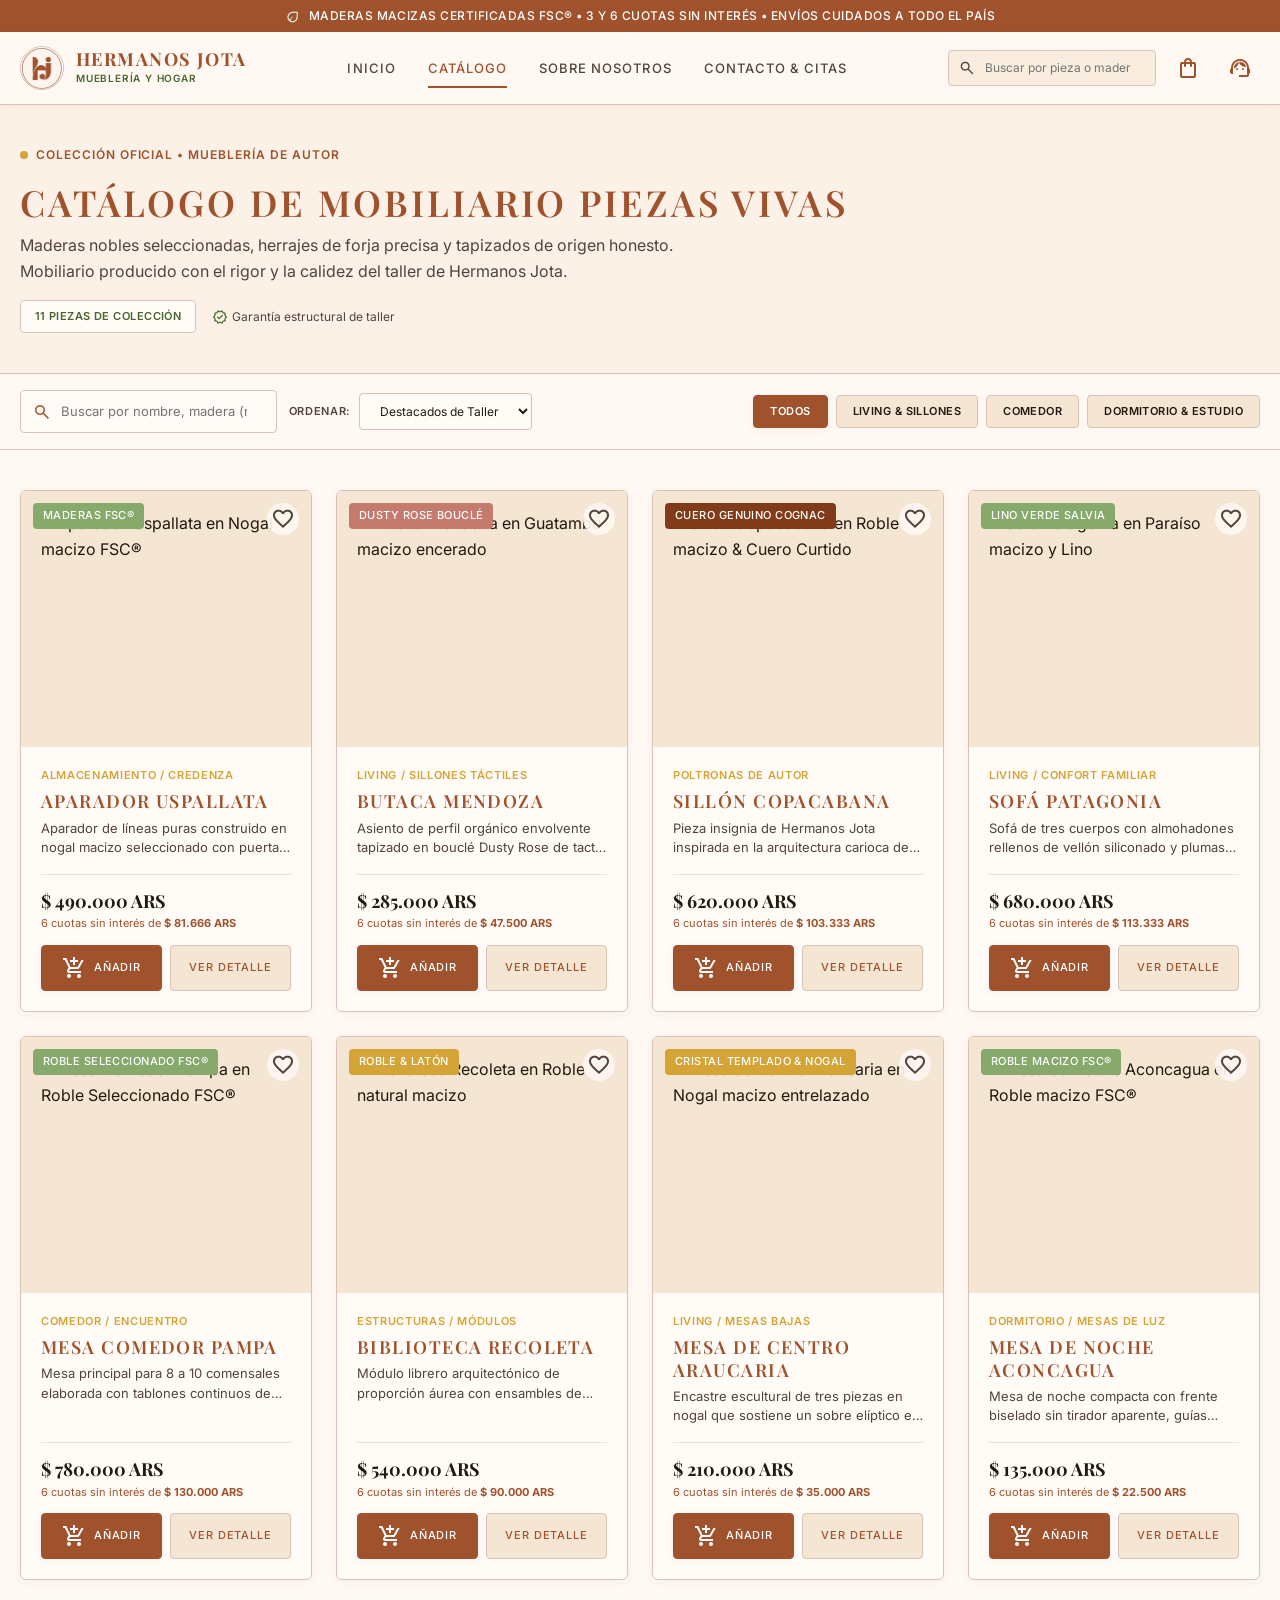
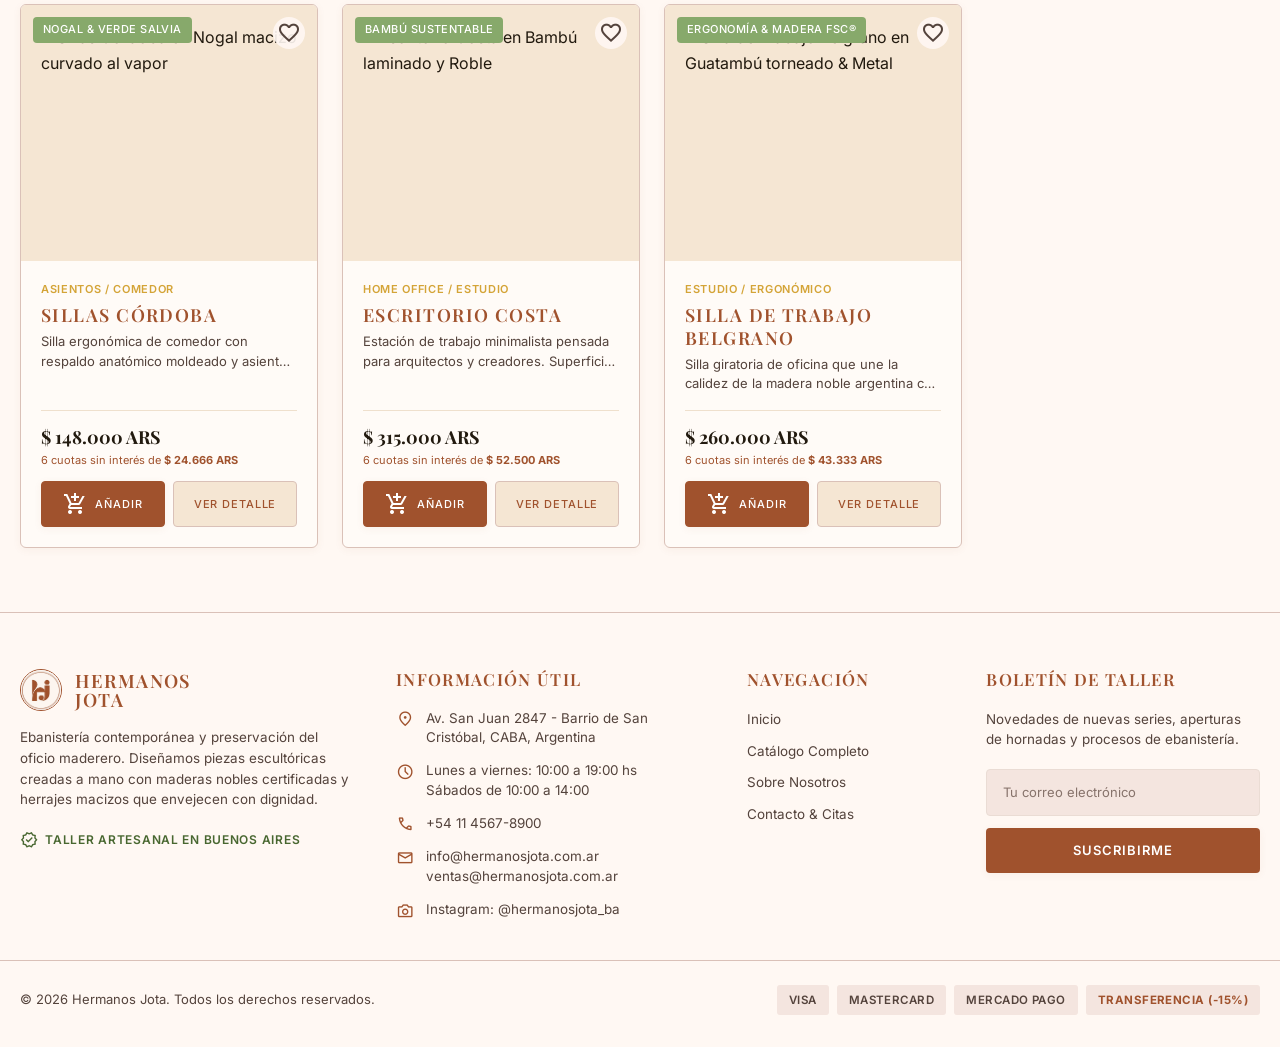
==== catalogo.html @ b9f1ed30 "Proyecto Hermanos Jota - Mueblería y Hogar" ====
<!DOCTYPE html>
<html lang="es">
<head>
  <meta charset="UTF-8">
  <meta name="viewport" content="width=device-width, initial-scale=1.0">
  <title>Catálogo Oficial | Hermanos Jota - Ebanistería y Diseño Contemporáneo</title>
  
  <!-- Tipografías Google Fonts Oficiales -->
  <link rel="preconnect" href="https://fonts.googleapis.com">
  <link rel="preconnect" href="https://fonts.gstatic.com" crossorigin>
  <link href="https://fonts.googleapis.com/css2?family=Inter:wght@300;400;500;600;700&family=Playfair+Display:ital,wght@0,500;0,600;0,700;1,600&display=swap" rel="stylesheet">
  
  <!-- Iconografía Material Symbols Outlined -->
  <link href="https://fonts.googleapis.com/css2?family=Material+Symbols+Outlined:wght,FILL@100..700,0..1&display=swap" rel="stylesheet">

  <!-- Hoja de Estilos Externa CSS3 -->
  <link rel="stylesheet" href="css/styles.css">
</head>
<body>

  <!-- Barra de Anuncios Superior -->
  <div class="announcement-bar">
    <span class="material-symbols-outlined">eco</span>
    <p>Maderas macizas certificadas FSC® • 3 y 6 cuotas sin interés • Envíos cuidados a todo el país</p>
  </div>

  <!-- Encabezado Semántico -->
  <header class="main-header">
    <div class="container header-inner">
      <a href="index.html" class="brand-logo-link" aria-label="Hermanos Jota - Inicio">
        <img 
          src="assets/logo.jpg" 
          alt="Logotipo Hermanos Jota" 
          class="brand-logo-img"
        >
        <div class="brand-text-wrap">
          <span class="brand-name">Hermanos Jota</span>
          <span class="brand-tagline">Mueblería y Hogar</span>
        </div>
      </a>

      <!-- Navegación Desktop -->
      <nav class="nav-desktop" aria-label="Navegación principal">
        <a href="index.html" class="nav-link">Inicio</a>
        <a href="catalogo.html" class="nav-link active" aria-current="page">Catálogo</a>
        <a href="nosotros.html" class="nav-link">Sobre Nosotros</a>
        <a href="contacto.html" class="nav-link">Contacto & Citas</a>
      </nav>

      <!-- Acciones de Cabecera -->
      <div class="header-actions">
        <div class="header-search-wrap">
          <span class="material-symbols-outlined search-icon">search</span>
          <input type="search" id="header-quick-search" placeholder="Buscar por pieza o madera..." aria-label="Buscar en catálogo">
        </div>

        <button type="button" class="btn-header-action btn-open-cart" aria-label="Abrir Carrito de compras">
          <span class="material-symbols-outlined">shopping_bag</span>
          <span class="cart-count-badge badge-hidden">0</span>
        </button>

        <a href="contacto.html" class="btn-header-action" aria-label="Asesoría y Citas">
          <span class="material-symbols-outlined">support_agent</span>
        </a>

        <!-- Botón Menú Móvil -->
        <button type="button" class="btn-mobile-toggle" id="mobile-menu-toggle" aria-label="Abrir menú de navegación" aria-expanded="false">
          <span class="material-symbols-outlined">menu</span>
        </button>
      </div>
    </div>

    <!-- Menú Móvil -->
    <nav class="mobile-nav" id="mobile-nav" aria-label="Navegación móvil">
      <a href="index.html">Inicio</a>
      <a href="catalogo.html" class="active">Catálogo Oficial</a>
      <a href="nosotros.html">Sobre Nosotros</a>
      <a href="contacto.html">Contacto & Citas</a>
    </nav>
  </header>

  <!-- Contenido Principal -->
  <main>
    <!-- Banner Editorial de Cabecera -->
    <section class="catalog-header-banner">
      <div class="container catalog-header-flex">
        <div class="catalog-eyebrow">
          <span class="eyebrow-dot"></span>
          <span>Colección Oficial • Mueblería de Autor</span>
        </div>

        <div style="display: flex; flex-direction: column; gap: 0.5rem;">
          <h1 style="font-size: 2.25rem;">Catálogo de Mobiliario Piezas Vivas</h1>
          <p class="text-muted" style="max-width: 44rem;">
            Maderas nobles seleccionadas, herrajes de forja precisa y tapizados de origen honesto. Mobiliario producido con el rigor y la calidez del taller de Hermanos Jota.
          </p>
        </div>

        <div style="display: flex; align-items: center; gap: 1rem; flex-wrap: wrap;">
          <span class="counter-pill" id="counter-badge">
            <span class="counter-dot"></span>
            11 PIEZAS DE COLECCIÓN
          </span>
          <span style="font-size: 0.75rem; color: var(--color-text-muted); display: inline-flex; align-items: center; gap: 0.25rem;">
            <span class="material-symbols-outlined" style="font-size: 1rem; color: var(--color-salvia-dark);">verified</span>
            Garantía estructural de taller
          </span>
        </div>
      </div>
    </section>

    <!-- Barra Sticky de Filtros, Búsqueda y Ordenamiento -->
    <section class="filters-bar">
      <div class="container filters-flex">
        <!-- Búsqueda y Orden -->
        <div class="filters-search-sort">
          <div class="catalog-search-wrap">
            <span class="material-symbols-outlined search-icon">search</span>
            <input 
              type="search" 
              id="catalog-search" 
              placeholder="Buscar por nombre, madera (nogal, roble, etc.)..."
              aria-label="Buscar en el catálogo"
            >
          </div>

          <div class="sort-wrap">
            <label for="sort-dropdown" class="sort-label">Ordenar:</label>
            <select id="sort-dropdown" class="sort-select" aria-label="Ordenar productos">
              <option value="featured">Destacados de Taller</option>
              <option value="price-asc">Menor precio</option>
              <option value="price-desc">Mayor precio</option>
            </select>
          </div>
        </div>

        <!-- Píldoras de Categoría -->
        <div class="filter-chips" role="group" aria-label="Filtros por categoría">
          <button type="button" class="chip-filter active" data-category="all">Todos</button>
          <button type="button" class="chip-filter" data-category="living">Living & Sillones</button>
          <button type="button" class="chip-filter" data-category="comedor">Comedor</button>
          <button type="button" class="chip-filter" data-category="estudio">Dormitorio & Estudio</button>
        </div>
      </div>
    </section>

    <!-- Grilla de Catálogo (Renderizado Asíncrono Dinámico vía DOM) -->
    <section class="container">
      <!-- Contenedor donde se insertan las tarjetas dinámicas -->
      <div class="catalog-grid" id="catalog-grid">
        <!-- El contenido se inyecta desde js/catalogo.js con simularPeticionCatalogo() -->
      </div>

      <!-- Estado Vacío (Empty State) si ningún producto coincide con la búsqueda -->
      <div class="catalog-empty-state" id="catalog-empty-state">
        <span class="material-symbols-outlined empty-icon">search_off</span>
        <h3 class="empty-title">No encontramos piezas con ese criterio</h3>
        <p class="empty-desc">Prueba buscando otro tipo de madera o restablece los filtros para ver la colección completa.</p>
        <button type="button" class="btn-primary" id="reset-filters-btn" style="margin-top: 1rem;">
          Restablecer Filtros
        </button>
      </div>
    </section>
  </main>

  <!-- Panel Deslizante del Carrito (Slide-over Drawer) -->
  <aside id="cart-drawer" class="cart-drawer" aria-labelledby="cart-drawer-heading" role="dialog" aria-modal="true">
    <div class="cart-backdrop" id="cart-backdrop"></div>
    <div class="cart-panel">
      <div class="cart-header">
        <div class="cart-header-title-wrap">
          <span class="material-symbols-outlined text-siena">shopping_bag</span>
          <h3 id="cart-drawer-heading" class="cart-title">Bolsa de Compra</h3>
          <span class="cart-badge-count" id="drawer-count">0 piezas</span>
        </div>
        <button type="button" class="cart-close-btn" id="cart-close-btn" aria-label="Cerrar bolsa de compra">
          <span class="material-symbols-outlined">close</span>
        </button>
      </div>

      <div class="cart-items-list" id="cart-items-list">
        <!-- Renderizado dinámico desde js/carrito.js -->
      </div>

      <div class="cart-footer" id="cart-drawer-footer">
        <div class="cart-summary-line">
          <span>Subtotal de piezas</span>
          <span id="cart-subtotal-val">$0 ARS</span>
        </div>
        <div class="cart-summary-line" style="color: var(--color-salvia-dark);">
          <span>Descuento 15% por transferencia</span>
          <span id="cart-discount-val">-$0 ARS</span>
        </div>
        <div class="cart-total-line">
          <span class="cart-total-label">Total Estimado</span>
          <span class="cart-total-price" id="cart-total-val">$0 ARS</span>
        </div>
        <p class="cart-cuotas-note" id="cart-cuotas-text">
          Hasta 6 cuotas fijas sin interés en maderas macizas
        </p>
        <a href="contacto.html" class="btn-primary" style="width: 100%; text-align: center;">
          Iniciar Consulta o Pedido
        </a>
        <button type="button" class="btn-link" id="clear-cart-btn" style="justify-content: center; font-size: 0.75rem; color: var(--color-text-muted);">
          Vaciar selección
        </button>
      </div>
    </div>
  </aside>

  <!-- Notificación Toast Emergente -->
  <div id="toast-notification" class="toast-notification" role="status" aria-live="polite">
    <span class="material-symbols-outlined toast-icon">check_circle</span>
    <div>
      <p class="toast-title" id="toast-title">Pieza añadida</p>
      <p class="toast-subtitle" id="toast-subtitle">Se integró al pedido</p>
    </div>
  </div>

  <!-- Pie de Página Oficial (Réplica Exacta) -->
  <footer class="main-footer">
    <div class="container footer-grid">
      <!-- Columna 1: Marca & Origen -->
      <div class="footer-col footer-brand-col">
        <div class="footer-brand-header">
          <img src="assets/logo.jpg" alt="Logo Hermanos Jota" class="footer-logo-img">
          <div class="footer-brand-title">
            <span>HERMANOS</span>
            <span>JOTA</span>
          </div>
        </div>
        <p class="footer-brand-desc">
          Ebanistería contemporánea y preservación del oficio maderero. Diseñamos piezas escultóricas creadas a mano con maderas nobles certificadas y herrajes macizos que envejecen con dignidad.
        </p>
        <div class="footer-workshop-badge">
          <span class="material-symbols-outlined">verified</span>
          <span>TALLER ARTESANAL EN BUENOS AIRES</span>
        </div>
      </div>

      <!-- Columna 2: Información Útil -->
      <div class="footer-col footer-info-col">
        <h4 class="footer-col-title">INFORMACIÓN ÚTIL</h4>
        <div class="footer-info-list">
          <div class="footer-info-item">
            <span class="material-symbols-outlined">location_on</span>
            <span>Av. San Juan 2847 - Barrio de San Cristóbal, CABA, Argentina</span>
          </div>
          <div class="footer-info-item">
            <span class="material-symbols-outlined">schedule</span>
            <div>
              <div>Lunes a viernes: 10:00 a 19:00 hs</div>
              <div>Sábados de 10:00 a 14:00</div>
            </div>
          </div>
          <div class="footer-info-item">
            <span class="material-symbols-outlined">call</span>
            <a href="tel:+541145678900">+54 11 4567-8900</a>
          </div>
          <div class="footer-info-item">
            <span class="material-symbols-outlined">mail</span>
            <div>
              <div><a href="mailto:info@hermanosjota.com.ar">info@hermanosjota.com.ar</a></div>
              <div><a href="mailto:ventas@hermanosjota.com.ar">ventas@hermanosjota.com.ar</a></div>
            </div>
          </div>
          <div class="footer-info-item">
            <span class="material-symbols-outlined">photo_camera</span>
            <span>Instagram: @hermanosjota_ba</span>
          </div>
        </div>
      </div>

      <!-- Columna 3: Navegación -->
      <div class="footer-col footer-nav-col">
        <h4 class="footer-col-title">NAVEGACIÓN</h4>
        <nav class="footer-links" aria-label="Enlaces rápidos del pie de página">
          <a href="index.html">Inicio</a>
          <a href="catalogo.html">Catálogo Completo</a>
          <a href="nosotros.html">Sobre Nosotros</a>
          <a href="contacto.html">Contacto & Citas</a>
        </nav>
      </div>

      <!-- Columna 4: Boletín de Taller -->
      <div class="footer-col footer-newsletter-col">
        <h4 class="footer-col-title">BOLETÍN DE TALLER</h4>
        <p class="footer-newsletter-text">
          Novedades de nuevas series, aperturas de hornadas y procesos de ebanistería.
        </p>
        <form id="footer-newsletter-form" class="footer-newsletter-form">
          <input 
            type="email" 
            class="footer-newsletter-input" 
            placeholder="Tu correo electrónico" 
            required 
            aria-label="Tu correo electrónico"
          >
          <button type="submit" class="footer-newsletter-btn">SUSCRIBIRME</button>
        </form>
      </div>
    </div>

    <!-- Barra Inferior de Derechos y Métodos de Pago -->
    <div class="container footer-bottom-bar">
      <p class="footer-copy">© 2026 Hermanos Jota. Todos los derechos reservados.</p>
      <div class="footer-payments" aria-label="Medios de pago aceptados">
        <span class="payment-chip">VISA</span>
        <span class="payment-chip">MASTERCARD</span>
        <span class="payment-chip">MERCADO PAGO</span>
        <span class="payment-chip payment-chip-highlight">TRANSFERENCIA (-15%)</span>
      </div>
    </div>
  </footer>

  <!-- Scripts Modulares -->
  <script src="js/productos.js"></script>
  <script src="js/carrito.js"></script>
  <script src="js/catalogo.js"></script>
  <script src="js/main.js"></script>
</body>
</html>
---- css/styles.css ----
:root {
  /* Paleta cromática oficial */
  --color-siena: #A0522D;               /* Siena Tostado: Marca principal y títulos */
  --color-siena-dark: #823B18;          /* Tono hover e interacción profunda */
  --color-siena-light: #FFDBCD;         /* Tintes suaves de siena */
  --color-salvia: #87A96B;              /* Verde Salvia: Acento secundario y eco */
  --color-salvia-dark: #486730;         /* Verde Salvia profundo para contraste de texto */
  --color-salvia-light: #E2EED9;        /* Fondo claro salvia */
  --color-alabastro: #F5E6D3;           /* Alabastro Cálido: Fondos secundarios y chips */
  --color-alabastro-surface: #FFF8F3;   /* Superficie base del sitio */
  --color-alabastro-card: #FFFBF7;      /* Fondo de tarjetas de producto */
  --color-alabastro-border: #EFE0CD;    /* Separadores y bordes cálidos */
  --color-oro: #D4A437;                 /* Vara de Oro: Detalles premium y estrellas */
  --color-oro-light: #FFF3D6;           /* Tinte claro oro */
  --color-rosa: #C47A6D;                /* Rosa Polvoriento: Acentos suaves y bouclé */
  --color-rosa-light: #FBEAE7;          /* Fondo claro rosa */
  
  /* Textos y contrastes */
  --color-text-main: #221A0F;           /* Color de lectura principal */
  --color-text-muted: #54433C;          /* Texto secundario y descriptivo */
  --color-border-main: #DAC1B8;         /* Borde perimetral y divisores */
  --color-white: #FFFFFF;
  --color-dark-bg: #2A1810;             /* Fondos oscuros de contraste y toasts */
  --color-error: #BA1A1A;
  --color-error-bg: #FFDAD6;

  /* Tipografías */
  --font-serif: 'Playfair Display', Georgia, serif;
  --font-sans: 'Inter', system-ui, -apple-system, BlinkMacSystemFont, 'Segoe UI', Roboto, sans-serif;

  /* Elevaciones sutiles (sombras cálidas con umber, sin negro puro) */
  --shadow-sm: 0 2px 8px rgba(160, 82, 45, 0.06);
  --shadow-md: 0 4px 16px rgba(160, 82, 45, 0.08);
  --shadow-lg: 0 12px 32px rgba(42, 24, 16, 0.12);
  --shadow-drawer: -4px 0 24px rgba(34, 26, 15, 0.18);

  /* Radios de borde (Ebanistería suave: 4px a 8px) */
  --radius-sm: 4px;
  --radius-md: 6px;
  --radius-lg: 10px;
  --radius-full: 9999px;

  /* Transición estándar */
  --transition-smooth: all 0.25s ease-in-out;
}

*,
*::before,
*::after {
  box-sizing: border-box;
  margin: 0;
  padding: 0;
}

html {
  font-size: 16px;
  scroll-behavior: smooth;
  -webkit-text-size-adjust: 100%;
}

body {
  background-color: var(--color-alabastro-surface);
  color: var(--color-text-main);
  font-family: var(--font-sans);
  line-height: 1.6;
  min-height: 100vh;
  display: flex;
  flex-direction: column;
  -webkit-font-smoothing: antialiased;
  -moz-osx-font-smoothing: grayscale;
}

img, picture, svg {
  display: block;
  max-width: 100%;
  height: auto;
}

input, button, textarea, select {
  font: inherit;
  color: inherit;
}

a {
  color: inherit;
  text-decoration: none;
}

ul, ol {
  list-style: none;
}

/* Scrollbar estilizada */
::-webkit-scrollbar {
  width: 6px;
}
::-webkit-scrollbar-thumb {
  background: var(--color-border-main);
  border-radius: var(--radius-full);
}

/* --------------------------------------------------------------------------
  TIPOGRAFÍA
   -------------------------------------------------------------------------- */
h1, h2, h3, h4, h5, h6 {
  font-family: var(--font-serif);
  font-weight: 600;
  text-transform: uppercase;
  letter-spacing: 0.08em;
  color: var(--color-siena);
  line-height: 1.25;
}

.text-muted { color: var(--color-text-muted); }
.text-siena { color: var(--color-siena); }
.text-salvia { color: var(--color-salvia-dark); }
.text-oro { color: var(--color-oro); }

.container {
  width: 100%;
  max-width: 1320px;
  margin-left: auto;
  margin-right: auto;
  padding-left: 1.25rem;
  padding-right: 1.25rem;
}

/* --------------------------------------------------------------------------
   BOTONES Y COMPONENTES REUTILIZABLES
   -------------------------------------------------------------------------- */
.btn-primary {
  display: inline-flex;
  align-items: center;
  justify-content: center;
  gap: 0.5rem;
  background-color: var(--color-siena);
  color: var(--color-white);
  padding: 0.75rem 1.5rem;
  border-radius: var(--radius-sm);
  border: 1px solid var(--color-siena);
  font-family: var(--font-sans);
  font-size: 0.8125rem;
  font-weight: 500;
  text-transform: uppercase;
  letter-spacing: 0.08em;
  cursor: pointer;
  transition: var(--transition-smooth);
  box-shadow: var(--shadow-sm);
}

.btn-primary:hover {
  background-color: var(--color-siena-dark);
  border-color: var(--color-siena-dark);
  transform: translateY(-1px);
  box-shadow: var(--shadow-md);
}

.btn-secondary {
  display: inline-flex;
  align-items: center;
  justify-content: center;
  gap: 0.5rem;
  background-color: var(--color-alabastro);
  color: var(--color-siena);
  padding: 0.75rem 1.5rem;
  border-radius: var(--radius-sm);
  border: 1px solid var(--color-border-main);
  font-family: var(--font-sans);
  font-size: 0.8125rem;
  font-weight: 500;
  text-transform: uppercase;
  letter-spacing: 0.08em;
  cursor: pointer;
  transition: var(--transition-smooth);
}

.btn-secondary:hover {
  background-color: var(--color-alabastro-border);
  color: var(--color-siena-dark);
}

.btn-link {
  display: inline-flex;
  align-items: center;
  gap: 0.25rem;
  color: var(--color-siena);
  font-size: 0.8125rem;
  font-weight: 600;
  text-transform: uppercase;
  letter-spacing: 0.06em;
  transition: var(--transition-smooth);
}

.btn-link:hover {
  color: var(--color-siena-dark);
  text-decoration: underline;
}

/* Badges / Chips de Certificación */
.product-badge {
  display: inline-block;
  padding: 0.25rem 0.625rem;
  border-radius: var(--radius-sm);
  font-size: 0.6875rem;
  font-weight: 500;
  text-transform: uppercase;
  letter-spacing: 0.04em;
}
.badge-salvia { background-color: var(--color-salvia); color: var(--color-white); }
.badge-oro { background-color: var(--color-oro); color: var(--color-white); }
.badge-rosa { background-color: var(--color-rosa); color: var(--color-white); }
.badge-siena { background-color: var(--color-siena-dark); color: var(--color-white); }

/* --------------------------------------------------------------------------
   5. BARRA DE ANUNCIOS Y CABECERA (HEADER) - FLEXBOX
   -------------------------------------------------------------------------- */
.announcement-bar {
  background-color: var(--color-siena);
  color: var(--color-white);
  padding: 0.4rem 1rem;
  text-align: center;
  font-size: 0.75rem;
  font-weight: 500;
  letter-spacing: 0.04em;
  text-transform: uppercase;
  display: flex;
  align-items: center;
  justify-content: center;
  gap: 0.5rem;
}

.announcement-bar .material-symbols-outlined {
  font-size: 1rem;
  color: var(--color-salvia-light);
}

.main-header {
  position: sticky;
  top: 0;
  z-index: 40;
  background-color: rgba(255, 248, 243, 0.96);
  backdrop-filter: blur(8px);
  -webkit-backdrop-filter: blur(8px);
  border-bottom: 1px solid var(--color-border-main);
  box-shadow: var(--shadow-sm);
}

.header-inner {
  display: flex;
  align-items: center;
  justify-content: space-between;
  height: 4.5rem;
  gap: 1rem;
}

.brand-logo-link {
  display: flex;
  align-items: center;
  gap: 0.75rem;
  transition: var(--transition-smooth);
}

.brand-logo-link:hover {
  transform: scale(1.02);
}

.brand-logo-img {
  width: 2.75rem;
  height: 2.75rem;
  border-radius: var(--radius-full);
  border: 1px solid var(--color-border-main);
  object-fit: cover;
}

.brand-text-wrap {
  display: flex;
  flex-direction: column;
}

.brand-name {
  font-family: var(--font-serif);
  font-size: 1.125rem;
  font-weight: 700;
  letter-spacing: 0.08em;
  color: var(--color-siena);
  text-transform: uppercase;
  line-height: 1.1;
}

.brand-tagline {
  font-size: 0.625rem;
  font-weight: 600;
  letter-spacing: 0.08em;
  text-transform: uppercase;
  color: var(--color-salvia-dark);
}

/* Navegación Desktop - Oculta en Mobile First */
.nav-desktop {
  display: none;
}

/* Acciones de la cabecera (Buscador, Carrito, Hamburguesa) */
.header-actions {
  display: flex;
  align-items: center;
  gap: 0.75rem;
}

.header-search-wrap {
  position: relative;
  display: none; /* Visible en tablet / desktop */
  width: 13rem;
}

.header-search-wrap input {
  width: 100%;
  padding: 0.45rem 0.75rem 0.45rem 2.25rem;
  background-color: rgba(245, 230, 211, 0.6);
  border: 1px solid var(--color-border-main);
  border-radius: var(--radius-sm);
  font-size: 0.75rem;
  color: var(--color-text-main);
  outline: none;
  transition: var(--transition-smooth);
}

.header-search-wrap input:focus {
  border-color: var(--color-siena);
  background-color: var(--color-white);
  box-shadow: 0 0 0 1px var(--color-siena);
}

.header-search-wrap .search-icon {
  position: absolute;
  left: 0.625rem;
  top: 50%;
  transform: translateY(-50%);
  color: var(--color-text-muted);
  font-size: 1.125rem;
  pointer-events: none;
}

.btn-header-action {
  position: relative;
  background: transparent;
  border: none;
  color: var(--color-siena);
  padding: 0.5rem;
  border-radius: var(--radius-sm);
  cursor: pointer;
  display: flex;
  align-items: center;
  justify-content: center;
  transition: var(--transition-smooth);
}

.btn-header-action:hover {
  background-color: var(--color-alabastro);
  color: var(--color-siena-dark);
}

.btn-header-action .material-symbols-outlined {
  font-size: 1.5rem;
}

/* Badge Contador del Carrito */
.cart-count-badge {
  position: absolute;
  top: 0.25rem;
  right: 0.25rem;
  background-color: var(--color-siena);
  color: var(--color-white);
  font-size: 0.625rem;
  font-weight: 700;
  width: 1.125rem;
  height: 1.125rem;
  border-radius: var(--radius-full);
  display: flex;
  align-items: center;
  justify-content: center;
  transition: var(--transition-smooth);
}

.badge-hidden {
  display: none !important;
}

/* Botón menú hamburguesa (Mobile) */
.btn-mobile-toggle {
  background: transparent;
  border: none;
  color: var(--color-siena);
  display: flex;
  align-items: center;
  justify-content: center;
  padding: 0.5rem;
  cursor: pointer;
}

/* Menú móvil desplegable */
.mobile-nav {
  display: none;
  background-color: var(--color-alabastro-surface);
  border-bottom: 1px solid var(--color-border-main);
  padding: 1rem 1.25rem;
  flex-direction: column;
  gap: 0.75rem;
}

.mobile-nav.active {
  display: flex;
}

.mobile-nav a {
  font-size: 0.875rem;
  font-weight: 500;
  text-transform: uppercase;
  letter-spacing: 0.08em;
  padding: 0.5rem 0;
  color: var(--color-text-muted);
  border-bottom: 1px solid rgba(218, 193, 184, 0.3);
  transition: var(--transition-smooth);
}

.mobile-nav a.active,
.mobile-nav a:hover {
  color: var(--color-siena);
  padding-left: 0.25rem;
}

/* --------------------------------------------------------------------------
   6. SECCIÓN HERO (INICIO) - FLEXBOX
   -------------------------------------------------------------------------- */
.hero-section {
  padding: 2.5rem 0 3.5rem;
  border-bottom: 1px solid var(--color-border-main);
}

.hero-flex {
  display: flex;
  flex-direction: column;
  gap: 2rem;
}

.hero-content {
  display: flex;
  flex-direction: column;
  gap: 1.25rem;
}

.hero-tag {
  display: inline-flex;
  align-items: center;
  gap: 0.375rem;
  background-color: var(--color-salvia-light);
  border: 1px solid rgba(135, 169, 107, 0.4);
  color: var(--color-salvia-dark);
  padding: 0.35rem 0.85rem;
  border-radius: var(--radius-full);
  font-size: 0.6875rem;
  text-transform: uppercase;
  letter-spacing: 0.06em;
  font-weight: 600;
  align-self: flex-start;
}

.hero-title {
  font-size: 2rem;
  line-height: 1.2;
}

.hero-desc {
  color: var(--color-text-muted);
  font-size: 0.9375rem;
  line-height: 1.65;
}

.hero-ctas {
  display: flex;
  flex-wrap: wrap;
  gap: 0.75rem;
  margin-top: 0.5rem;
}

.hero-metrics {
  display: flex;
  justify-content: space-between;
  gap: 1rem;
  padding-top: 1.5rem;
  border-top: 1px solid var(--color-border-main);
}

.metric-number {
  font-family: var(--font-serif);
  font-size: 1.5rem;
  font-weight: 700;
  color: var(--color-siena);
  display: block;
}

.metric-label {
  font-size: 0.75rem;
  color: var(--color-text-muted);
}

/* Visual del Hero */
.hero-visual-card {
  position: relative;
  background: linear-gradient(180deg, var(--color-alabastro-surface) 0%, var(--color-alabastro) 100%);
  border: 1px solid var(--color-border-main);
  border-radius: var(--radius-lg);
  padding: 1.5rem;
  display: flex;
  align-items: center;
  justify-content: center;
  box-shadow: var(--shadow-md);
  overflow: hidden;
}

.hero-visual-img {
  max-height: 22rem;
  width: auto;
  object-fit: contain;
  transition: transform 0.5s ease-out;
}

.hero-visual-card:hover .hero-visual-img {
  transform: scale(1.04);
}

.hero-visual-badge {
  position: absolute;
  bottom: 1rem;
  left: 1rem;
  right: 1rem;
  background-color: rgba(255, 248, 243, 0.95);
  backdrop-filter: blur(6px);
  border: 1px solid var(--color-border-main);
  border-radius: var(--radius-sm);
  padding: 0.75rem 1rem;
  display: flex;
  align-items: center;
  justify-content: space-between;
  box-shadow: var(--shadow-sm);
}

.hero-visual-badge-title {
  font-family: var(--font-serif);
  font-size: 0.875rem;
  color: var(--color-siena);
}

.hero-visual-badge-desc {
  font-size: 0.6875rem;
  color: var(--color-text-muted);
}

/* --------------------------------------------------------------------------
   7. SECCIÓN CATÁLOGO (FILTROS, GRID, LOADER) - FLEXBOX
   -------------------------------------------------------------------------- */
.catalog-header-banner {
  background-color: rgba(245, 230, 211, 0.4);
  border-bottom: 1px solid var(--color-border-main);
  padding: 2.5rem 0;
}

.catalog-header-flex {
  display: flex;
  flex-direction: column;
  gap: 1rem;
}

.catalog-eyebrow {
  display: flex;
  align-items: center;
  gap: 0.5rem;
  font-size: 0.75rem;
  font-weight: 600;
  text-transform: uppercase;
  letter-spacing: 0.08em;
  color: var(--color-siena);
}

.eyebrow-dot {
  width: 0.5rem;
  height: 0.5rem;
  border-radius: var(--radius-full);
  background-color: var(--color-oro);
}

.counter-pill {
  display: inline-flex;
  align-items: center;
  gap: 0.5rem;
  background-color: var(--color-alabastro-card);
  border: 1px solid var(--color-border-main);
  border-radius: var(--radius-sm);
  padding: 0.4rem 0.85rem;
  font-size: 0.6875rem;
  font-weight: 600;
  text-transform: uppercase;
  letter-spacing: 0.04em;
  color: var(--color-salvia-dark);
}

.counter-dot {
  width: 0.5rem;
  height: 0.5rem;
  border-radius: var(--radius-full);
  background-color: var(--color-salvia);
}

/* Barra de Filtros interactiva (Sticky) */
.filters-bar {
  position: sticky;
  top: 4.5rem;
  z-index: 30;
  background-color: rgba(255, 248, 243, 0.96);
  backdrop-filter: blur(8px);
  border-bottom: 1px solid var(--color-border-main);
  padding: 1rem 0;
}

.filters-flex {
  display: flex;
  flex-direction: column;
  gap: 0.875rem;
}

.filters-search-sort {
  display: flex;
  flex-direction: column;
  gap: 0.75rem;
}

.catalog-search-wrap {
  position: relative;
  width: 100%;
}

.catalog-search-wrap input {
  width: 100%;
  padding: 0.65rem 1rem 0.65rem 2.5rem;
  background-color: var(--color-alabastro-card);
  border: 1px solid var(--color-border-main);
  border-radius: var(--radius-sm);
  font-size: 0.8125rem;
  outline: none;
  transition: var(--transition-smooth);
}

.catalog-search-wrap input:focus {
  border-color: var(--color-siena);
  box-shadow: 0 0 0 1px var(--color-siena);
  background-color: var(--color-white);
}

.catalog-search-wrap .search-icon {
  position: absolute;
  left: 0.75rem;
  top: 50%;
  transform: translateY(-50%);
  color: var(--color-siena);
  font-size: 1.25rem;
  pointer-events: none;
}

.sort-wrap {
  display: flex;
  align-items: center;
  gap: 0.5rem;
}

.sort-label {
  font-size: 0.6875rem;
  font-weight: 600;
  text-transform: uppercase;
  letter-spacing: 0.06em;
  color: var(--color-text-muted);
  white-space: nowrap;
}

.sort-select {
  padding: 0.55rem 1rem;
  background-color: var(--color-alabastro-card);
  border: 1px solid var(--color-border-main);
  border-radius: var(--radius-sm);
  font-size: 0.75rem;
  cursor: pointer;
  outline: none;
}

/* Píldoras de categoría */
.filter-chips {
  display: flex;
  flex-wrap: wrap;
  gap: 0.5rem;
}

.chip-filter {
  background-color: var(--color-alabastro);
  color: var(--color-text-main);
  border: 1px solid var(--color-border-main);
  padding: 0.45rem 1rem;
  border-radius: var(--radius-sm);
  font-size: 0.6875rem;
  font-weight: 600;
  text-transform: uppercase;
  letter-spacing: 0.04em;
  cursor: pointer;
  transition: var(--transition-smooth);
}

.chip-filter:hover {
  background-color: var(--color-alabastro-border);
  color: var(--color-siena);
}

.chip-filter.active {
  background-color: var(--color-siena);
  color: var(--color-white);
  border-color: var(--color-siena);
  box-shadow: var(--shadow-sm);
}

/* Grilla de productos con Flexbox */
.catalog-grid {
  display: flex;
  flex-wrap: wrap;
  gap: 1.5rem;
  padding: 2.5rem 0 4rem;
}

/* Tarjeta individual de producto (<article class="product-card">) */
.product-card {
  flex: 1 1 100%; /* 1 col en mobile */
  background-color: var(--color-alabastro-card);
  border: 1px solid var(--color-border-main);
  border-radius: var(--radius-md);
  overflow: hidden;
  display: flex;
  flex-direction: column;
  justify-content: space-between;
  transition: var(--transition-smooth);
  box-shadow: var(--shadow-sm);
}

.product-card:hover {
  border-color: var(--color-siena);
  box-shadow: var(--shadow-md);
  transform: translateY(-2px);
}

.product-card-media {
  position: relative;
  background-color: var(--color-alabastro);
  height: 16rem;
  display: flex;
  align-items: center;
  justify-content: center;
  padding: 1.25rem;
  overflow: hidden;
}

.product-card-img {
  width: 100%;
  height: 100%;
  object-fit: contain;
  transition: transform 0.4s ease-out;
}

.product-card:hover .product-card-img {
  transform: scale(1.05);
}

.product-card-media .product-badge {
  position: absolute;
  top: 0.75rem;
  left: 0.75rem;
}

.btn-wishlist {
  position: absolute;
  top: 0.75rem;
  right: 0.75rem;
  width: 2rem;
  height: 2rem;
  border-radius: var(--radius-full);
  background-color: rgba(255, 248, 243, 0.9);
  border: none;
  color: var(--color-text-muted);
  display: flex;
  align-items: center;
  justify-content: center;
  cursor: pointer;
  transition: var(--transition-smooth);
}

.btn-wishlist:hover {
  color: var(--color-rosa);
  background-color: var(--color-white);
}

.btn-wishlist.active {
  color: var(--color-rosa);
}

.product-card-body {
  padding: 1.25rem;
  display: flex;
  flex-direction: column;
  flex: 1;
  justify-content: space-between;
  gap: 1rem;
}

.product-card-meta {
  display: flex;
  flex-direction: column;
  gap: 0.35rem;
}

.product-subcat {
  font-size: 0.6875rem;
  font-weight: 600;
  text-transform: uppercase;
  letter-spacing: 0.06em;
  color: var(--color-oro);
}

.product-title {
  font-size: 1.125rem;
  color: var(--color-siena);
}

.product-desc {
  font-size: 0.8125rem;
  color: var(--color-text-muted);
  line-height: 1.5;
  display: -webkit-box;
  -webkit-line-clamp: 2;
  -webkit-box-orient: vertical;
  overflow: hidden;
}

.product-card-pricing {
  padding-top: 0.75rem;
  border-top: 1px solid var(--color-alabastro-border);
  display: flex;
  flex-direction: column;
  gap: 0.75rem;
}

.price-block {
  display: flex;
  flex-direction: column;
}

.price-amount {
  font-family: var(--font-serif);
  font-size: 1.125rem;
  font-weight: 700;
  color: var(--color-text-main);
}

.price-installments {
  font-size: 0.6875rem;
  color: var(--color-siena);
}

.product-card-actions {
  display: flex;
  gap: 0.5rem;
}

.product-card-actions .btn-primary,
.product-card-actions .btn-secondary {
  flex: 1;
  padding: 0.625rem 0.5rem;
  font-size: 0.6875rem;
}

/* Spinner / Estado de Carga Asíncrono */
.catalog-loader {
  width: 100%;
  display: flex;
  flex-direction: column;
  align-items: center;
  justify-content: center;
  padding: 4rem 1rem;
  gap: 1rem;
}

.spinner {
  width: 3rem;
  height: 3rem;
  border: 3px solid var(--color-alabastro-border);
  border-top-color: var(--color-siena);
  border-radius: var(--radius-full);
  animation: spin 0.8s linear infinite;
}

@keyframes spin {
  to { transform: rotate(360deg); }
}

.loader-text {
  font-family: var(--font-serif);
  font-size: 1.125rem;
  color: var(--color-siena);
}

.loader-sub {
  font-size: 0.75rem;
  color: var(--color-text-muted);
}

/* Empty State */
.catalog-empty-state {
  width: 100%;
  display: none;
  flex-direction: column;
  align-items: center;
  justify-content: center;
  padding: 4rem 1rem;
  text-align: center;
  gap: 1rem;
}

.empty-icon {
  font-size: 3.5rem;
  color: var(--color-border-main);
}

/* --------------------------------------------------------------------------
   8. PÁGINA DETALLE DE PRODUCTO (PRODUCTO.HTML) - FLEXBOX
   -------------------------------------------------------------------------- */
.breadcrumb-nav {
  padding: 1.25rem 0;
}

.breadcrumb-list {
  display: flex;
  flex-wrap: wrap;
  align-items: center;
  gap: 0.5rem;
  font-size: 0.75rem;
  text-transform: uppercase;
  letter-spacing: 0.04em;
  color: var(--color-text-muted);
}

.breadcrumb-list a:hover {
  color: var(--color-siena);
}

.product-detail-stage {
  display: flex;
  flex-direction: column;
  gap: 2.5rem;
  padding-bottom: 4rem;
}

.product-gallery-wrap {
  display: flex;
  flex-direction: column;
  gap: 1rem;
}

.product-main-view {
  background-color: var(--color-alabastro);
  border: 1px solid var(--color-border-main);
  border-radius: var(--radius-lg);
  padding: 2rem;
  display: flex;
  align-items: center;
  justify-content: center;
  height: 22rem;
}

.product-main-view img {
  max-height: 100%;
  object-fit: contain;
  transition: opacity 0.2s ease-in-out;
}

.thumbnails-rail {
  display: flex;
  gap: 0.75rem;
}

.thumb-btn {
  flex: 1;
  aspect-ratio: 1;
  background-color: var(--color-alabastro);
  border: 1px solid var(--color-border-main);
  border-radius: var(--radius-sm);
  padding: 0.375rem;
  cursor: pointer;
  transition: var(--transition-smooth);
}

.thumb-btn.active,
.thumb-btn:hover {
  border-color: var(--color-siena);
  box-shadow: 0 0 0 1px var(--color-siena);
}

.thumb-btn img {
  width: 100%;
  height: 100%;
  object-fit: contain;
}

.product-spec-table {
  width: 100%;
  border-collapse: collapse;
  margin-top: 1.5rem;
}

.product-spec-table th,
.product-spec-table td {
  padding: 0.75rem 1rem;
  text-align: left;
  border-bottom: 1px solid var(--color-border-main);
  font-size: 0.8125rem;
}

.product-spec-table th {
  font-weight: 600;
  text-transform: uppercase;
  letter-spacing: 0.06em;
  color: var(--color-siena);
  background-color: rgba(245, 230, 211, 0.4);
}

/* --------------------------------------------------------------------------
   9. PÁGINA SOBRE NOSOTROS (NOSOTROS.HTML) - MANIFIESTO Y PILARES
   -------------------------------------------------------------------------- */
.manifesto-section {
  padding: 3.5rem 1rem 3rem;
  text-align: center;
  background-color: var(--color-alabastro-surface);
}

.manifesto-inner {
  max-width: 50rem;
  margin: 0 auto;
  display: flex;
  flex-direction: column;
  align-items: center;
  text-align: center;
}

.manifesto-tag {
  display: inline-flex;
  align-items: center;
  gap: 0.5rem;
  background-color: #F5E5DF;
  color: #7C3918;
  padding: 0.375rem 0.875rem;
  border-radius: var(--radius-full);
  font-size: 0.75rem;
  font-weight: 500;
  text-transform: uppercase;
  letter-spacing: 0.14em;
  box-shadow: 0 1px 2px rgba(0, 0, 0, 0.04);
  margin-bottom: 0.85rem;
}

.manifesto-tag .material-symbols-outlined {
  font-size: 15px;
  color: #7C5544;
}

.manifesto-title {
  font-family: var(--font-serif);
  font-size: clamp(2rem, 5vw, 2.75rem);
  font-weight: 600;
  line-height: 1.15;
  text-transform: uppercase;
  letter-spacing: 0.1em;
  color: #9A502D;
  margin: 0;
  text-align: center;
}

.manifesto-divider {
  width: 4rem;
  height: 2px;
  background-color: #81D3DE;
  opacity: 0.85;
  margin: 1.25rem auto 1.5rem auto;
  border-radius: 2px;
}

.manifesto-body {
  display: flex;
  flex-direction: column;
  gap: 1.25rem;
  max-width: 48rem;
  margin: 0 auto;
}

.manifesto-body p {
  font-size: 1rem;
  line-height: 1.65;
  color: var(--color-text-muted);
  text-align: center;
  margin: 0;
}

.divider-gold {
  width: 4rem;
  height: 2px;
  background-color: var(--color-oro);
  margin: 0.5rem auto;
}

.pillars-grid {
  display: flex;
  flex-direction: column;
  gap: 1.5rem;
  padding: 2rem 0 4rem;
}

.pillar-card {
  background-color: var(--color-alabastro);
  border: 1px solid var(--color-border-main);
  border-radius: var(--radius-md);
  padding: 2rem;
  display: flex;
  flex-direction: column;
  justify-content: space-between;
  gap: 1rem;
  transition: var(--transition-smooth);
}

.pillar-card:hover {
  transform: translateY(-3px);
  box-shadow: var(--shadow-md);
}

.pillar-num {
  font-family: var(--font-serif);
  font-size: 1.5rem;
  font-weight: 700;
  color: var(--color-salvia-dark);
}

/* --------------------------------------------------------------------------
   10. PÁGINA CONTACTO & CITAS (CONTACTO.HTML) - FLEXBOX & FORMULARIOS
   -------------------------------------------------------------------------- */
.contact-grid {
  display: flex;
  flex-direction: column;
  gap: 2rem;
  padding: 2rem 0 4rem;
}

.contact-form-panel {
  background-color: var(--color-white);
  border: 1px solid var(--color-border-main);
  border-radius: var(--radius-lg);
  padding: 1.75rem;
  box-shadow: var(--shadow-sm);
  display: flex;
  flex-direction: column;
  gap: 1.5rem;
}

.form-group {
  display: flex;
  flex-direction: column;
  gap: 0.375rem;
}

.form-group label {
  font-size: 0.75rem;
  font-weight: 600;
  text-transform: uppercase;
  letter-spacing: 0.04em;
  color: var(--color-text-main);
}

.form-input,
.form-select,
.form-textarea {
  width: 100%;
  padding: 0.75rem 1rem;
  background-color: rgba(245, 230, 211, 0.3);
  border: 1px solid var(--color-border-main);
  border-radius: var(--radius-sm);
  font-size: 0.875rem;
  color: var(--color-text-main);
  outline: none;
  transition: var(--transition-smooth);
}

.form-input:focus,
.form-select:focus,
.form-textarea:focus {
  border-color: var(--color-siena);
  background-color: var(--color-white);
  box-shadow: 0 0 0 1px var(--color-siena);
}

.input-error {
  border-color: var(--color-error) !important;
  background-color: var(--color-error-bg) !important;
}

.error-msg {
  display: none;
  font-size: 0.6875rem;
  color: var(--color-error);
}

.char-limit-near {
  color: var(--color-siena) !important;
  font-weight: 600;
}

.booking-slot-block {
  background-color: var(--color-alabastro-surface);
  border: 1px solid var(--color-border-main);
  border-radius: var(--radius-sm);
  padding: 1.25rem;
  display: flex;
  flex-direction: column;
  gap: 1rem;
}

.booking-header {
  display: flex;
  align-items: center;
  gap: 0.5rem;
  font-size: 0.8125rem;
  font-weight: 600;
  text-transform: uppercase;
  color: var(--color-siena);
}

.feedback-success-banner {
  display: none;
  background-color: var(--color-salvia-light);
  border: 1px solid var(--color-salvia);
  border-radius: var(--radius-sm);
  padding: 1.25rem;
  color: var(--color-salvia-dark);
}

/* Resumen lateral de contacto */
.contact-summary-panel {
  background-color: var(--color-alabastro);
  border: 1px solid var(--color-border-main);
  border-radius: var(--radius-lg);
  padding: 1.75rem;
  display: flex;
  flex-direction: column;
  gap: 1.25rem;
}

.summary-list {
  display: flex;
  flex-direction: column;
  gap: 0.75rem;
}

.summary-item-row {
  display: flex;
  align-items: center;
  gap: 0.75rem;
  padding: 0.5rem 0;
  border-bottom: 1px solid rgba(218, 193, 184, 0.4);
}

.summary-item-thumb {
  width: 3.5rem;
  height: 3.5rem;
  border-radius: var(--radius-sm);
  object-fit: contain;
  background-color: var(--color-white);
  border: 1px solid var(--color-border-main);
}

.summary-item-details {
  flex: 1;
}

.summary-item-name {
  font-family: var(--font-serif);
  font-size: 0.875rem;
  color: var(--color-siena);
}

.summary-item-wood {
  font-size: 0.6875rem;
  color: var(--color-text-muted);
}

.summary-item-price {
  font-size: 0.8125rem;
  font-weight: 600;
}

.summary-total-row {
  margin-top: 1rem;
  padding-top: 1rem;
  border-top: 2px solid var(--color-border-main);
  display: flex;
  flex-direction: column;
  gap: 0.25rem;
}

.summary-total-line {
  display: flex;
  justify-content: space-between;
  font-size: 1rem;
  font-family: var(--font-serif);
  color: var(--color-siena);
}

.summary-installments {
  font-size: 0.6875rem;
  color: var(--color-salvia-dark);
}

/* --------------------------------------------------------------------------
   11. PANEL DESLIZANTE DEL CARRITO (SLIDE-OVER DRAWER) - FLEXBOX
   -------------------------------------------------------------------------- */
.cart-drawer {
  position: fixed;
  inset: 0;
  z-index: 50;
  visibility: hidden;
  opacity: 0;
  pointer-events: none;
  transition: opacity 0.3s ease-in-out, visibility 0.3s ease-in-out;
}

.cart-drawer.active {
  visibility: visible;
  opacity: 1;
  pointer-events: auto;
}

.cart-backdrop {
  position: absolute;
  inset: 0;
  background-color: rgba(34, 26, 15, 0.5);
  backdrop-filter: blur(4px);
}

.cart-panel {
  position: absolute;
  top: 0;
  right: 0;
  bottom: 0;
  width: 100%;
  max-width: 26rem;
  background-color: var(--color-alabastro-surface);
  box-shadow: var(--shadow-drawer);
  border-left: 1px solid var(--color-border-main);
  display: flex;
  flex-direction: column;
  transform: translateX(100%);
  transition: transform 0.3s cubic-bezier(0.16, 1, 0.3, 1);
}

.cart-drawer.active .cart-panel {
  transform: translateX(0);
}

.cart-header {
  padding: 1.25rem;
  background-color: var(--color-alabastro);
  border-bottom: 1px solid var(--color-border-main);
  display: flex;
  align-items: center;
  justify-content: space-between;
}

.cart-header-title-wrap {
  display: flex;
  align-items: center;
  gap: 0.5rem;
}

.cart-title {
  font-family: var(--font-serif);
  font-size: 1.125rem;
  color: var(--color-siena);
}

.cart-badge-count {
  font-size: 0.6875rem;
  background-color: var(--color-salvia-light);
  color: var(--color-salvia-dark);
  padding: 0.2rem 0.5rem;
  border-radius: var(--radius-full);
  font-weight: 600;
}

.cart-close-btn {
  background: transparent;
  border: none;
  color: var(--color-text-muted);
  cursor: pointer;
  padding: 0.35rem;
  display: flex;
  align-items: center;
  justify-content: center;
  border-radius: var(--radius-sm);
  transition: var(--transition-smooth);
}

.cart-close-btn:hover {
  background-color: var(--color-alabastro-border);
  color: var(--color-siena);
}

.cart-items-list {
  flex: 1;
  overflow-y: auto;
  padding: 1.25rem;
  display: flex;
  flex-direction: column;
  gap: 1rem;
}

.cart-empty-state {
  display: flex;
  flex-direction: column;
  align-items: center;
  justify-content: center;
  text-align: center;
  padding: 3rem 1rem;
  gap: 0.75rem;
}

.empty-title {
  font-family: var(--font-serif);
  font-size: 1.125rem;
  color: var(--color-siena);
}

.empty-desc {
  font-size: 0.8125rem;
  color: var(--color-text-muted);
  line-height: 1.5;
}

/* Tarjeta de ítem en el carrito */
.cart-item-card {
  display: flex;
  gap: 0.875rem;
  background-color: var(--color-alabastro-card);
  border: 1px solid var(--color-border-main);
  border-radius: var(--radius-sm);
  padding: 0.875rem;
}

.cart-item-img-wrap {
  width: 4.5rem;
  height: 4.5rem;
  background-color: var(--color-alabastro);
  border-radius: var(--radius-sm);
  display: flex;
  align-items: center;
  justify-content: center;
  overflow: hidden;
  flex-shrink: 0;
}

.cart-item-img {
  width: 100%;
  height: 100%;
  object-fit: contain;
}

.cart-item-info {
  flex: 1;
  display: flex;
  flex-direction: column;
  justify-content: space-between;
}

.cart-item-top {
  display: flex;
  justify-content: space-between;
  align-items: flex-start;
}

.cart-item-badge {
  font-size: 0.625rem;
  color: var(--color-salvia-dark);
  text-transform: uppercase;
  font-weight: 600;
}

.cart-item-title {
  font-family: var(--font-serif);
  font-size: 0.875rem;
  color: var(--color-siena);
  line-height: 1.2;
}

.cart-item-sub {
  font-size: 0.6875rem;
  color: var(--color-text-muted);
}

.cart-item-remove {
  background: transparent;
  border: none;
  color: var(--color-text-muted);
  cursor: pointer;
  padding: 0.2rem;
  display: flex;
  transition: var(--transition-smooth);
}

.cart-item-remove:hover {
  color: var(--color-error);
}

.cart-item-bottom {
  display: flex;
  justify-content: space-between;
  align-items: center;
  margin-top: 0.5rem;
  padding-top: 0.5rem;
  border-top: 1px solid var(--color-alabastro-border);
}

.cart-qty-control {
  display: flex;
  align-items: center;
  border: 1px solid var(--color-border-main);
  border-radius: var(--radius-sm);
  background-color: rgba(245, 230, 211, 0.4);
}

.cart-qty-btn {
  background: transparent;
  border: none;
  color: var(--color-text-muted);
  width: 1.5rem;
  height: 1.5rem;
  cursor: pointer;
  font-size: 0.875rem;
  font-weight: 700;
  display: flex;
  align-items: center;
  justify-content: center;
}

.cart-qty-btn:hover {
  color: var(--color-siena);
}

.cart-qty-value {
  padding: 0 0.5rem;
  font-size: 0.75rem;
  font-weight: 600;
}

.cart-item-price {
  font-family: var(--font-serif);
  font-size: 0.875rem;
  font-weight: 700;
  color: var(--color-text-main);
}

/* Footer del carrito */
.cart-footer {
  padding: 1.25rem;
  background-color: var(--color-alabastro);
  border-top: 1px solid var(--color-border-main);
  display: flex;
  flex-direction: column;
  gap: 0.75rem;
}

.cart-summary-line {
  display: flex;
  justify-content: space-between;
  font-size: 0.8125rem;
  color: var(--color-text-muted);
}

.cart-total-line {
  display: flex;
  justify-content: space-between;
  align-items: baseline;
  padding-top: 0.5rem;
  border-top: 1px solid var(--color-border-main);
}

.cart-total-label {
  font-family: var(--font-serif);
  font-size: 1rem;
  color: var(--color-siena);
}

.cart-total-price {
  font-family: var(--font-serif);
  font-size: 1.25rem;
  font-weight: 700;
  color: var(--color-text-main);
}

.cart-cuotas-note {
  font-size: 0.6875rem;
  color: var(--color-siena);
  text-align: center;
}

/* --------------------------------------------------------------------------
   12. NOTIFICACIÓN TOAST FLOTANTE
   -------------------------------------------------------------------------- */
.toast-notification {
  position: fixed;
  bottom: 1.5rem;
  right: 1.5rem;
  z-index: 60;
  background-color: var(--color-dark-bg);
  color: var(--color-white);
  border: 1px solid rgba(160, 82, 45, 0.4);
  border-radius: var(--radius-md);
  padding: 0.875rem 1.25rem;
  box-shadow: var(--shadow-lg);
  display: flex;
  align-items: center;
  gap: 0.75rem;
  transform: translateY(6rem);
  opacity: 0;
  pointer-events: none;
  transition: transform 0.3s cubic-bezier(0.16, 1, 0.3, 1), opacity 0.3s ease-in-out;
}

.toast-notification.visible {
  transform: translateY(0);
  opacity: 1;
  pointer-events: auto;
}

.toast-icon {
  color: var(--color-salvia);
  font-size: 1.5rem;
}

.toast-notification.toast-error {
  border-color: rgba(186, 26, 26, 0.6);
}

.toast-notification.toast-error .toast-icon {
  color: var(--color-error);
}

.toast-title {
  font-size: 0.75rem;
  font-weight: 600;
  text-transform: uppercase;
  letter-spacing: 0.06em;
}

.toast-subtitle {
  font-size: 0.6875rem;
  color: rgba(255, 248, 243, 0.8);
}

/* --------------------------------------------------------------------------
   13. PIE DE PÁGINA (FOOTER) - RÉPLICA EXACTA DE DISEÑO
   -------------------------------------------------------------------------- */
.main-footer {
  background-color: var(--color-alabastro-surface);
  color: var(--color-text-main);
  border-top: 1px solid var(--color-border-main);
  padding: 3.5rem 0 2rem;
  margin-top: auto;
}

.footer-grid {
  display: flex;
  flex-direction: column;
  gap: 2.5rem;
  padding-bottom: 2.5rem;
}

.footer-col {
  display: flex;
  flex-direction: column;
  gap: 1rem;
}

/* Columna 1: Brand & Badge */
.footer-brand-header {
  display: flex;
  align-items: center;
  gap: 0.85rem;
}

.footer-logo-img {
  width: 2.6rem;
  height: 2.6rem;
  border-radius: var(--radius-full);
  border: 1px solid var(--color-siena);
  object-fit: cover;
  flex-shrink: 0;
}

.footer-brand-title {
  display: flex;
  flex-direction: column;
  font-family: var(--font-serif);
  font-size: 1.15rem;
  font-weight: 600;
  color: var(--color-siena);
  letter-spacing: 0.08em;
  line-height: 1.05;
}

.footer-brand-desc {
  font-size: 0.84rem;
  color: var(--color-text-muted);
  line-height: 1.55;
  max-width: 23rem;
}

.footer-workshop-badge {
  display: inline-flex;
  align-items: center;
  gap: 0.45rem;
  color: var(--color-salvia-dark);
  font-size: 0.75rem;
  font-weight: 600;
  letter-spacing: 0.06em;
  text-transform: uppercase;
  margin-top: 0.25rem;
}

.footer-workshop-badge .material-symbols-outlined {
  font-size: 1.15rem;
  color: var(--color-salvia-dark);
}

/* Títulos de Columnas */
.footer-col-title {
  font-family: var(--font-serif);
  font-size: 1.05rem;
  color: var(--color-siena);
  letter-spacing: 0.08em;
  text-transform: uppercase;
  font-weight: 600;
  margin-bottom: 0.15rem;
}

/* Columna 2: Información Útil */
.footer-info-list {
  display: flex;
  flex-direction: column;
  gap: 0.85rem;
  font-size: 0.84rem;
  color: var(--color-text-muted);
}

.footer-info-item {
  display: flex;
  align-items: flex-start;
  gap: 0.75rem;
  line-height: 1.45;
}

.footer-info-item .material-symbols-outlined {
  font-size: 1.15rem;
  color: var(--color-siena);
  flex-shrink: 0;
  margin-top: 0.1rem;
}

.footer-info-item a:hover {
  color: var(--color-siena);
}

/* Columna 3: Navegación */
.footer-links {
  display: flex;
  flex-direction: column;
  gap: 0.65rem;
}

.footer-links a {
  font-size: 0.84rem;
  color: var(--color-text-muted);
  transition: var(--transition-smooth);
}

.footer-links a:hover {
  color: var(--color-siena);
  padding-left: 0.25rem;
}

/* Columna 4: Boletín de Taller */
.footer-newsletter-text {
  font-size: 0.84rem;
  color: var(--color-text-muted);
  line-height: 1.5;
  margin-bottom: 0.25rem;
}

.footer-newsletter-form {
  display: flex;
  flex-direction: column;
  gap: 0.75rem;
  width: 100%;
}

.footer-newsletter-input {
  width: 100%;
  padding: 0.75rem 1rem;
  background-color: #F4E5DF;
  border: 1px solid #EADCD4;
  border-radius: var(--radius-sm);
  font-size: 0.8125rem;
  color: var(--color-text-main);
  outline: none;
  transition: var(--transition-smooth);
}

.footer-newsletter-input::placeholder {
  color: #87736B;
}

.footer-newsletter-input:focus {
  border-color: var(--color-siena);
  background-color: var(--color-white);
  box-shadow: 0 0 0 1px var(--color-siena);
}

.footer-newsletter-btn {
  width: 100%;
  padding: 0.75rem 1rem;
  background-color: var(--color-siena);
  color: var(--color-white);
  border: none;
  border-radius: var(--radius-sm);
  font-size: 0.8125rem;
  font-weight: 600;
  letter-spacing: 0.08em;
  text-transform: uppercase;
  cursor: pointer;
  transition: var(--transition-smooth);
  box-shadow: var(--shadow-sm);
}

.footer-newsletter-btn:hover {
  background-color: var(--color-siena-dark);
}

/* Divisor y Barra Inferior (Bottom Bar) */
.footer-bottom-bar {
  padding-top: 1.5rem;
  border-top: 1px solid var(--color-border-main);
  display: flex;
  flex-direction: column;
  align-items: center;
  justify-content: space-between;
  gap: 1.25rem;
}

.footer-copy {
  font-size: 0.8125rem;
  color: var(--color-text-muted);
}

.footer-payments {
  display: flex;
  align-items: center;
  gap: 0.5rem;
  flex-wrap: wrap;
}

.payment-chip {
  background-color: #F4E5DF;
  color: var(--color-text-muted);
  font-size: 0.71875rem;
  font-weight: 600;
  letter-spacing: 0.04em;
  padding: 0.35rem 0.75rem;
  border-radius: 3px;
  text-transform: uppercase;
  display: inline-flex;
  align-items: center;
}

.payment-chip-highlight {
  color: var(--color-siena);
  font-weight: 700;
}

/* --------------------------------------------------------------------------
   14. RESPONSIVE BREAKPOINTS (MOBILE FIRST -> TABLET -> DESKTOP)
   -------------------------------------------------------------------------- */

/* TABLET (min-width: 768px) */
@media (min-width: 768px) {
  .hero-flex {
    flex-direction: row;
    align-items: center;
  }
  
  .hero-content {
    flex: 1.2;
  }

  .hero-visual-card {
    flex: 0.8;
  }

  .header-search-wrap {
    display: block;
  }

  .filters-flex {
    flex-direction: row;
    justify-content: space-between;
    align-items: center;
  }

  .filters-search-sort {
    flex-direction: row;
    align-items: center;
    flex: 1;
    max-width: 32rem;
  }

  .product-card {
    flex: 1 1 calc(50% - 1.5rem); /* 2 columnas en tablet */
  }

  .product-detail-stage {
    flex-direction: row;
  }

  .product-gallery-wrap {
    flex: 1.3;
  }

  .product-info-wrap {
    flex: 0.9;
  }

  .pillars-grid {
    flex-direction: row;
  }

  .pillar-card {
    flex: 1;
  }

  .contact-grid {
    flex-direction: row;
    align-items: flex-start;
  }

  .contact-form-panel {
    flex: 1.4;
  }

  .contact-summary-panel {
    flex: 0.8;
    position: sticky;
    top: 6rem;
  }

  .footer-grid {
    flex-direction: row;
    flex-wrap: wrap;
    justify-content: space-between;
  }

  .footer-col {
    flex: 1 1 calc(50% - 2.5rem);
  }

  .footer-bottom-bar {
    flex-direction: row;
  }
}

/* DESKTOP (min-width: 1024px) */
@media (min-width: 1024px) {
  .btn-mobile-toggle {
    display: none;
  }

  .mobile-nav {
    display: none !important;
  }

  .nav-desktop {
    display: flex;
    align-items: center;
    gap: 2rem;
  }

  .nav-link {
    font-size: 0.8125rem;
    font-weight: 500;
    text-transform: uppercase;
    letter-spacing: 0.08em;
    color: var(--color-text-muted);
    padding: 0.25rem 0;
    position: relative;
    transition: var(--transition-smooth);
  }

  .nav-link:hover,
  .nav-link.active {
    color: var(--color-siena);
  }

  .nav-link.active::after {
    content: '';
    position: absolute;
    bottom: -6px;
    left: 0;
    width: 100%;
    height: 2px;
    background-color: var(--color-siena);
  }

  .product-card {
    flex: 1 1 calc(25% - 1.5rem); /* 4 columnas en desktop */
    max-width: calc(25% - 0.75rem);
  }

  .footer-col {
    flex: 1;
  }

  .footer-col.footer-brand-col {
    flex: 1.35;
  }

  .footer-col.footer-info-col {
    flex: 1.25;
  }

  .footer-col.footer-nav-col {
    flex: 0.8;
  }

  .footer-col.footer-newsletter-col {
    flex: 1.1;
  }
}
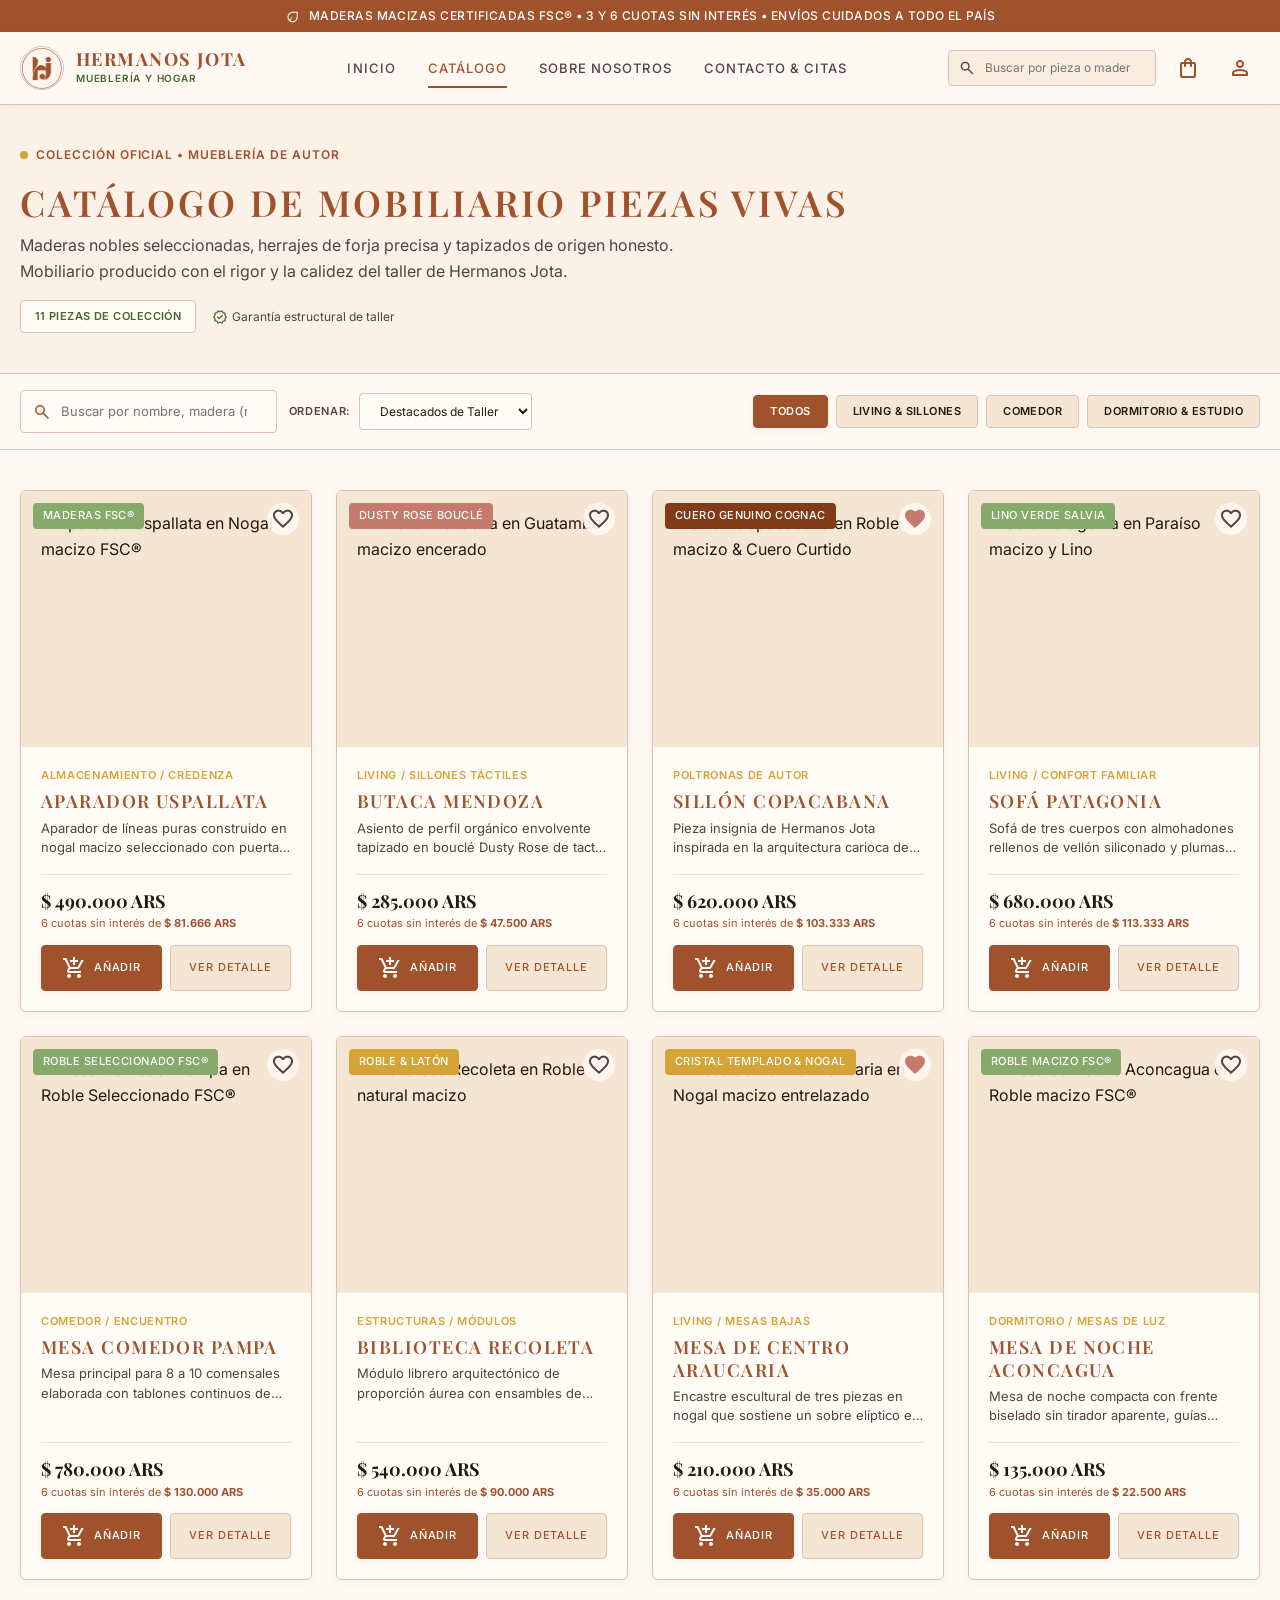
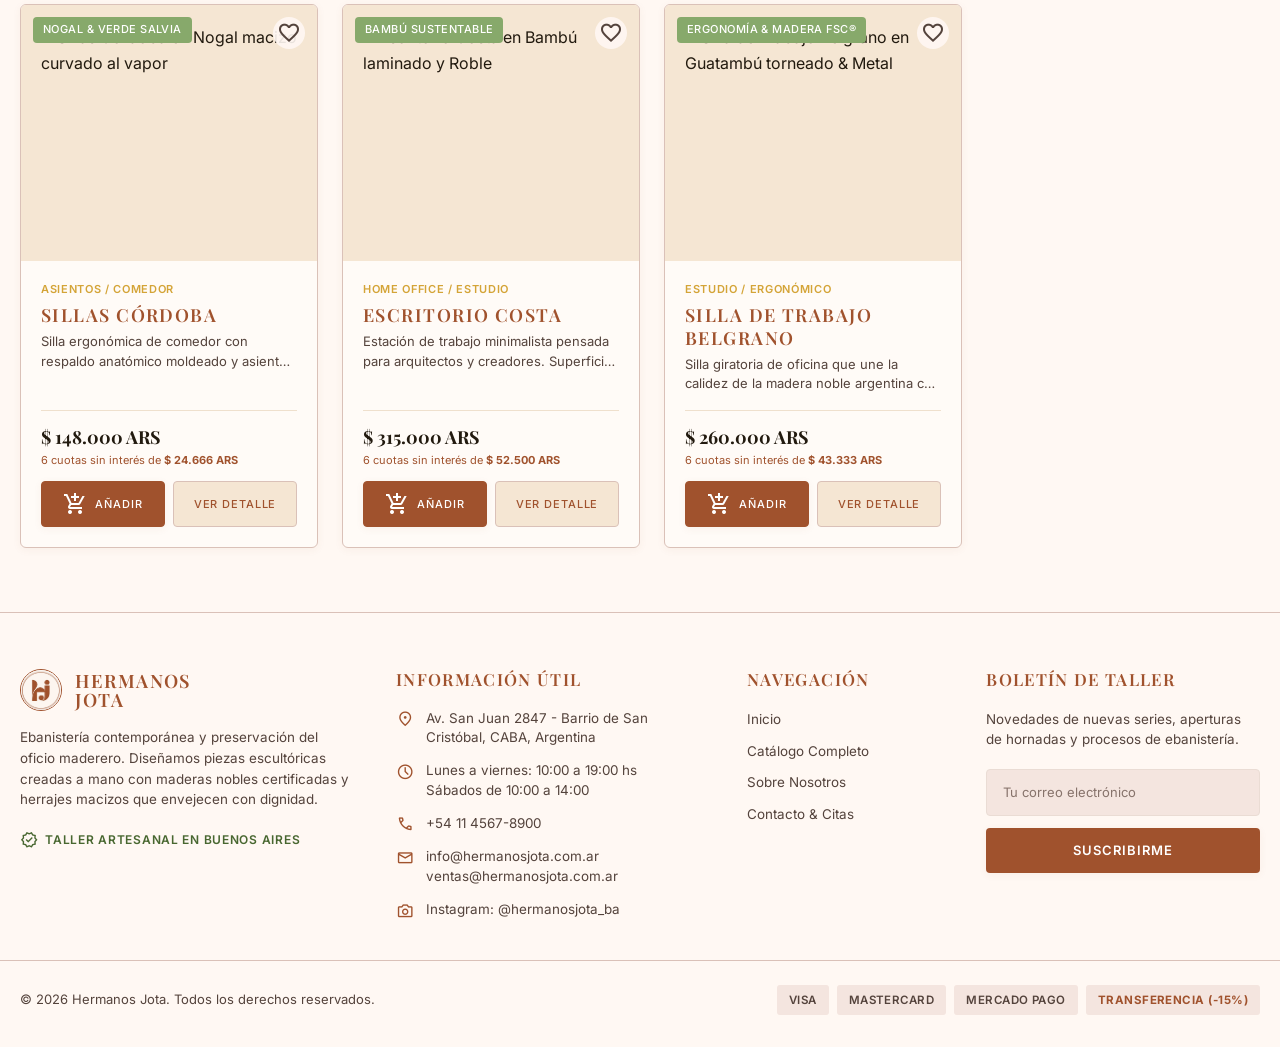
==== commit bf1cc71a: "Carrito interactivo + simulación de cuenta con ordenes y favoritos" ====
--- a/catalogo.html
+++ b/catalogo.html
@@ -59,8 +59,8 @@
           <span class="cart-count-badge badge-hidden">0</span>
         </button>
 
-        <a href="contacto.html" class="btn-header-action" aria-label="Asesoría y Citas">
-          <span class="material-symbols-outlined">support_agent</span>
+        <a href="cuenta.html" class="btn-header-action" aria-label="Mi Cuenta / Pedidos y Favoritos" title="Mi Cuenta (Simulación de usuario)">
+          <span class="material-symbols-outlined">person</span>
         </a>
 
         <!-- Botón Menú Móvil -->
@@ -76,6 +76,7 @@
       <a href="catalogo.html" class="active">Catálogo Oficial</a>
       <a href="nosotros.html">Sobre Nosotros</a>
       <a href="contacto.html">Contacto & Citas</a>
+      <a href="cuenta.html">Mi Cuenta (Pedidos & Favoritos)</a>
     </nav>
   </header>
 
@@ -198,8 +199,8 @@
         <p class="cart-cuotas-note" id="cart-cuotas-text">
           Hasta 6 cuotas fijas sin interés en maderas macizas
         </p>
-        <a href="contacto.html" class="btn-primary" style="width: 100%; text-align: center;">
-          Iniciar Consulta o Pedido
+        <a href="checkout.html" class="btn-primary" style="width: 100%; text-align: center;">
+          Finalizar Pedido / Checkout
         </a>
         <button type="button" class="btn-link" id="clear-cart-btn" style="justify-content: center; font-size: 0.75rem; color: var(--color-text-muted);">
           Vaciar selección
@@ -315,6 +316,7 @@
 
   <!-- Scripts Modulares -->
   <script src="js/productos.js"></script>
+  <script src="js/favoritos.js"></script>
   <script src="js/carrito.js"></script>
   <script src="js/catalogo.js"></script>
   <script src="js/main.js"></script>
--- a/css/styles.css
+++ b/css/styles.css
@@ -2058,3 +2058,1585 @@
     flex: 1.1;
   }
 }
+
+/* ==========================================================================
+   14. PÁGINA DE CHECKOUT & DETALLE DE COMPRA (CHECKOUT.HTML)
+   ========================================================================== */
+.checkout-main-wrap {
+  padding-top: 5rem;
+  background-color: var(--color-alabastro-surface);
+  min-height: calc(100vh - 80px);
+}
+
+.checkout-stepper-bar {
+  background-color: #FFF2E2;
+  border-bottom: 1px solid var(--color-border-main);
+  padding: 1rem 0;
+  box-shadow: 0 1px 4px rgba(0, 0, 0, 0.03);
+}
+
+.stepper-inner {
+  display: flex;
+  flex-direction: column;
+  gap: 0.75rem;
+  align-items: center;
+  justify-content: space-between;
+}
+
+@media (min-width: 768px) {
+  .stepper-inner {
+    flex-direction: row;
+  }
+}
+
+.stepper-steps {
+  display: flex;
+  align-items: center;
+  gap: 0.5rem;
+  flex-wrap: wrap;
+}
+
+.step-item {
+  display: flex;
+  align-items: center;
+  gap: 0.5rem;
+}
+
+.step-number {
+  width: 1.75rem;
+  height: 1.75rem;
+  border-radius: var(--radius-full);
+  display: flex;
+  align-items: center;
+  justify-content: center;
+  font-size: 0.75rem;
+  font-weight: 700;
+}
+
+.step-completed .step-number {
+  background-color: var(--color-siena);
+  color: #fff;
+}
+
+.step-current .step-number {
+  background-color: var(--color-oro);
+  color: #fff;
+}
+
+.step-pending .step-number {
+  background-color: var(--color-alabastro);
+  border: 1px solid var(--color-border-main);
+  color: var(--color-text-muted);
+}
+
+.step-text {
+  font-size: 0.8125rem;
+  text-transform: uppercase;
+  letter-spacing: 0.06em;
+  font-weight: 600;
+}
+
+.step-completed .step-text {
+  color: var(--color-text-main);
+}
+
+.step-current .step-text {
+  color: var(--color-siena);
+}
+
+.step-pending .step-text {
+  color: var(--color-text-muted);
+}
+
+.step-divider {
+  color: var(--color-border-main);
+  font-size: 1.1rem;
+}
+
+.stepper-protection {
+  display: flex;
+  align-items: center;
+  gap: 0.35rem;
+  font-size: 0.6875rem;
+  text-transform: uppercase;
+  letter-spacing: 0.08em;
+  font-weight: 600;
+  color: var(--color-salvia-dark);
+}
+
+.checkout-layout-stage {
+  padding-top: 2rem;
+  padding-bottom: 3.5rem;
+}
+
+.checkout-view-header {
+  display: flex;
+  flex-direction: column;
+  gap: 1rem;
+  justify-content: space-between;
+  margin-bottom: 2rem;
+}
+
+@media (min-width: 768px) {
+  .checkout-view-header {
+    flex-direction: row;
+    align-items: flex-end;
+  }
+}
+
+.checkout-pretitle {
+  font-size: 0.75rem;
+  text-transform: uppercase;
+  letter-spacing: 0.16em;
+  color: var(--color-siena);
+  font-weight: 600;
+  display: block;
+}
+
+.checkout-main-title {
+  font-family: var(--font-serif);
+  font-size: clamp(1.75rem, 4vw, 2.35rem);
+  text-transform: uppercase;
+  letter-spacing: 0.06em;
+  margin: 0.25rem 0 0;
+  color: var(--color-text-main);
+}
+
+.checkout-view-tabs {
+  display: inline-flex;
+  background-color: var(--color-alabastro);
+  border: 1px solid var(--color-border-main);
+  border-radius: var(--radius-full);
+  padding: 0.25rem;
+  box-shadow: inset 0 1px 3px rgba(0, 0, 0, 0.04);
+}
+
+.view-tab-btn {
+  display: flex;
+  align-items: center;
+  gap: 0.35rem;
+  padding: 0.5rem 1rem;
+  border-radius: var(--radius-full);
+  font-size: 0.75rem;
+  text-transform: uppercase;
+  letter-spacing: 0.06em;
+  font-weight: 600;
+  color: var(--color-text-muted);
+  border: none;
+  background: transparent;
+  cursor: pointer;
+  transition: var(--transition-fast);
+}
+
+.view-tab-btn:hover {
+  color: var(--color-text-main);
+}
+
+.view-tab-btn.active {
+  background-color: var(--color-siena);
+  color: #fff;
+  box-shadow: 0 2px 6px rgba(160, 82, 45, 0.25);
+}
+
+/* Grilla del Checkout */
+.checkout-grid-wrap {
+  display: flex;
+  flex-direction: column;
+  gap: 2rem;
+}
+
+@media (min-width: 1024px) {
+  .checkout-grid-wrap {
+    flex-direction: row;
+    align-items: flex-start;
+  }
+
+  .checkout-left-col {
+    flex: 1 1 66%;
+  }
+
+  .checkout-right-col {
+    flex: 1 1 34%;
+    position: sticky;
+    top: 6rem;
+  }
+}
+
+.checkout-panel-block {
+  display: flex;
+  flex-direction: column;
+  gap: 1.5rem;
+}
+
+.panel-card {
+  background-color: #fff;
+  border: 1px solid var(--color-border-main);
+  border-radius: var(--radius-md);
+  padding: 1.5rem;
+  box-shadow: var(--shadow-sm);
+}
+
+.panel-card-header {
+  display: flex;
+  justify-content: space-between;
+  align-items: center;
+  padding-bottom: 1rem;
+  margin-bottom: 1rem;
+  border-bottom: 1px solid var(--color-border-main);
+  flex-wrap: wrap;
+  gap: 0.5rem;
+}
+
+.panel-card-title {
+  font-family: var(--font-serif);
+  font-size: 1.125rem;
+  text-transform: uppercase;
+  letter-spacing: 0.05em;
+  color: var(--color-text-main);
+  font-weight: 600;
+}
+
+.panel-card-tag {
+  font-size: 0.6875rem;
+  text-transform: uppercase;
+  letter-spacing: 0.08em;
+  color: var(--color-text-muted);
+}
+
+/* Ítems del panel del carrito */
+.checkout-items-list {
+  display: flex;
+  flex-direction: column;
+  gap: 1rem;
+}
+
+.checkout-item-card {
+  display: flex;
+  flex-direction: column;
+  gap: 1rem;
+  background-color: #FFF2E2;
+  border: 1px solid var(--color-border-main);
+  border-radius: var(--radius-sm);
+  padding: 1rem;
+}
+
+@media (min-width: 576px) {
+  .checkout-item-card {
+    flex-direction: row;
+    align-items: center;
+  }
+}
+
+.checkout-item-thumb {
+  width: 6rem;
+  height: 6rem;
+  border-radius: var(--radius-sm);
+  overflow: hidden;
+  flex-shrink: 0;
+  background-color: var(--color-alabastro);
+}
+
+.checkout-item-thumb img {
+  width: 100%;
+  height: 100%;
+  object-fit: cover;
+}
+
+.checkout-item-details {
+  flex: 1;
+  display: flex;
+  flex-direction: column;
+  justify-content: space-between;
+  gap: 0.75rem;
+}
+
+.checkout-item-header {
+  display: flex;
+  justify-content: space-between;
+  align-items: flex-start;
+  gap: 0.5rem;
+}
+
+.checkout-item-subcat {
+  font-size: 0.6875rem;
+  text-transform: uppercase;
+  letter-spacing: 0.08em;
+  color: var(--color-siena);
+  font-weight: 600;
+  display: block;
+}
+
+.checkout-item-title {
+  font-family: var(--font-serif);
+  font-size: 1.1rem;
+  text-transform: uppercase;
+  margin: 0.2rem 0;
+}
+
+.checkout-item-wood {
+  font-size: 0.75rem;
+  color: var(--color-text-muted);
+  margin: 0;
+}
+
+.checkout-item-del {
+  background: transparent;
+  border: none;
+  color: var(--color-text-muted);
+  cursor: pointer;
+  padding: 0.25rem;
+}
+
+.checkout-item-del:hover {
+  color: var(--color-rosa);
+}
+
+.checkout-item-bottom {
+  display: flex;
+  justify-content: space-between;
+  align-items: center;
+}
+
+.checkout-stepper {
+  display: flex;
+  align-items: center;
+  background-color: #fff;
+  border: 1px solid var(--color-border-main);
+  border-radius: var(--radius-full);
+  padding: 0.15rem;
+}
+
+.stepper-btn {
+  width: 1.5rem;
+  height: 1.5rem;
+  border-radius: var(--radius-full);
+  border: none;
+  background: transparent;
+  cursor: pointer;
+  display: flex;
+  align-items: center;
+  justify-content: center;
+  font-weight: 700;
+  color: var(--color-text-main);
+}
+
+.stepper-btn:hover {
+  background-color: var(--color-alabastro);
+}
+
+.stepper-qty {
+  padding: 0 0.5rem;
+  font-size: 0.8125rem;
+  font-weight: 600;
+}
+
+.checkout-item-price-block {
+  text-align: right;
+}
+
+.checkout-item-unit {
+  font-size: 0.6875rem;
+  color: var(--color-text-muted);
+  display: block;
+}
+
+.checkout-item-subtotal {
+  font-family: var(--font-serif);
+  font-size: 1rem;
+  font-weight: 700;
+  color: var(--color-siena);
+}
+
+/* Ítem de cortesía de taller */
+.checkout-item-cortesia {
+  display: flex;
+  align-items: center;
+  gap: 1rem;
+  background-color: rgba(72, 103, 48, 0.08);
+  border: 1px solid rgba(72, 103, 48, 0.25);
+  border-radius: var(--radius-sm);
+  padding: 1rem;
+}
+
+.cortesia-icon-wrap {
+  width: 4.5rem;
+  height: 4.5rem;
+  border-radius: var(--radius-sm);
+  background-color: rgba(72, 103, 48, 0.15);
+  display: flex;
+  align-items: center;
+  justify-content: center;
+  color: var(--color-salvia-dark);
+  flex-shrink: 0;
+}
+
+.cortesia-content {
+  flex: 1;
+}
+
+.cortesia-header {
+  display: flex;
+  justify-content: space-between;
+  align-items: flex-start;
+}
+
+.cortesia-badge-label {
+  font-size: 0.6875rem;
+  text-transform: uppercase;
+  letter-spacing: 0.08em;
+  color: var(--color-salvia-dark);
+  font-weight: 600;
+  display: block;
+}
+
+.cortesia-title {
+  font-family: var(--font-serif);
+  font-size: 1rem;
+  text-transform: uppercase;
+  margin: 0.2rem 0;
+}
+
+.cortesia-desc {
+  font-size: 0.75rem;
+  color: var(--color-text-muted);
+  margin: 0;
+}
+
+.badge-cortesia {
+  background-color: var(--color-salvia-dark);
+  color: #fff;
+  font-size: 0.6875rem;
+  text-transform: uppercase;
+  padding: 0.2rem 0.5rem;
+  border-radius: var(--radius-sm);
+  font-weight: 600;
+}
+
+.cortesia-bottom {
+  display: flex;
+  justify-content: space-between;
+  align-items: center;
+  margin-top: 0.5rem;
+  font-size: 0.75rem;
+  color: var(--color-text-muted);
+}
+
+.cortesia-free {
+  font-family: var(--font-serif);
+  font-size: 1rem;
+  font-weight: 700;
+  color: var(--color-salvia-dark);
+}
+
+/* Fila de beneficios y cupones */
+.checkout-benefits-row {
+  display: grid;
+  grid-template-columns: 1fr;
+  gap: 1rem;
+}
+
+@media (min-width: 768px) {
+  .checkout-benefits-row {
+    grid-template-columns: 1fr 1fr;
+  }
+}
+
+.coupon-box-card {
+  background-color: #FFF2E2;
+  border: 1px solid var(--color-border-main);
+  border-radius: var(--radius-md);
+  padding: 1.25rem;
+  display: flex;
+  flex-direction: column;
+  justify-content: space-between;
+  gap: 0.75rem;
+}
+
+.coupon-label {
+  display: flex;
+  align-items: center;
+  gap: 0.35rem;
+  font-size: 0.6875rem;
+  text-transform: uppercase;
+  letter-spacing: 0.08em;
+  font-weight: 600;
+  color: var(--color-siena);
+}
+
+.coupon-desc {
+  font-size: 0.8125rem;
+  color: var(--color-text-muted);
+  margin: 0.35rem 0 0;
+}
+
+.coupon-input-group {
+  display: flex;
+  gap: 0.5rem;
+}
+
+.coupon-input-group input {
+  flex: 1;
+  background-color: #fff;
+  border: 1px solid var(--color-border-main);
+  border-radius: var(--radius-sm);
+  padding: 0.5rem 0.75rem;
+  font-size: 0.8125rem;
+  text-transform: uppercase;
+  letter-spacing: 0.08em;
+}
+
+.coupon-status {
+  display: flex;
+  align-items: center;
+  gap: 0.35rem;
+  font-size: 0.75rem;
+  margin: 0;
+}
+
+.coupon-status.success {
+  color: var(--color-salvia-dark);
+}
+
+.coupon-status.error {
+  color: var(--color-rosa);
+}
+
+.craft-commitment-card {
+  background-color: var(--color-alabastro);
+  border: 1px solid var(--color-border-main);
+  border-radius: var(--radius-md);
+  padding: 1.25rem;
+  display: flex;
+  align-items: center;
+  gap: 1rem;
+}
+
+.craft-commitment-icon {
+  width: 3rem;
+  height: 3rem;
+  border-radius: var(--radius-full);
+  background-color: rgba(160, 82, 45, 0.1);
+  color: var(--color-siena);
+  display: flex;
+  align-items: center;
+  justify-content: center;
+  flex-shrink: 0;
+}
+
+.craft-commitment-title {
+  font-family: var(--font-serif);
+  font-size: 0.9375rem;
+  text-transform: uppercase;
+  margin: 0 0 0.25rem;
+}
+
+.craft-commitment-desc {
+  font-size: 0.75rem;
+  color: var(--color-text-muted);
+  line-height: 1.5;
+  margin: 0;
+}
+
+/* Pasos del Checkout (Step Cards) */
+.step-card-header {
+  display: flex;
+  align-items: center;
+  gap: 0.75rem;
+  margin-bottom: 1.25rem;
+}
+
+.step-circle-badge {
+  width: 2rem;
+  height: 2rem;
+  border-radius: var(--radius-full);
+  background-color: var(--color-siena);
+  color: #fff;
+  display: flex;
+  align-items: center;
+  justify-content: center;
+  font-weight: 700;
+  font-size: 0.875rem;
+  flex-shrink: 0;
+}
+
+.step-title {
+  font-family: var(--font-serif);
+  font-size: 1.0625rem;
+  text-transform: uppercase;
+  margin: 0;
+  color: var(--color-text-main);
+}
+
+.step-desc {
+  font-size: 0.75rem;
+  color: var(--color-text-muted);
+  margin: 0.2rem 0 0;
+}
+
+.form-grid-2 {
+  display: grid;
+  grid-template-columns: 1fr;
+  gap: 1rem;
+}
+
+@media (min-width: 768px) {
+  .form-grid-2 {
+    grid-template-columns: 1fr 1fr;
+  }
+}
+
+.form-field {
+  display: flex;
+  flex-direction: column;
+  gap: 0.35rem;
+}
+
+.form-field label {
+  font-size: 0.6875rem;
+  text-transform: uppercase;
+  letter-spacing: 0.08em;
+  font-weight: 600;
+  color: var(--color-text-muted);
+}
+
+.form-field input,
+.form-field select {
+  background-color: #FFF2E2;
+  border: 1px solid var(--color-border-main);
+  border-radius: var(--radius-sm);
+  padding: 0.65rem 0.85rem;
+  font-size: 0.875rem;
+  color: var(--color-text-main);
+}
+
+.form-field input:focus,
+.form-field select:focus {
+  outline: none;
+  border-color: var(--color-siena);
+  background-color: #fff;
+}
+
+/* Modalidad de despacho */
+.delivery-options-wrap {
+  display: flex;
+  flex-direction: column;
+  gap: 0.75rem;
+  margin-bottom: 1.25rem;
+}
+
+.delivery-radio-card {
+  display: flex;
+  align-items: flex-start;
+  gap: 1rem;
+  background-color: #FFF2E2;
+  border: 1px solid var(--color-border-main);
+  border-radius: var(--radius-sm);
+  padding: 1rem;
+  cursor: pointer;
+  transition: var(--transition-fast);
+}
+
+.delivery-radio-card:hover {
+  border-color: var(--color-siena);
+}
+
+.delivery-card-content {
+  flex: 1;
+}
+
+.delivery-card-top {
+  display: flex;
+  justify-content: space-between;
+  align-items: center;
+  flex-wrap: wrap;
+  gap: 0.5rem;
+}
+
+.delivery-title {
+  font-family: var(--font-serif);
+  font-size: 0.9375rem;
+  text-transform: uppercase;
+  font-weight: 600;
+}
+
+.delivery-free-tag {
+  font-size: 0.75rem;
+  text-transform: uppercase;
+  font-weight: 600;
+  color: var(--color-text-muted);
+}
+
+.delivery-desc {
+  font-size: 0.8125rem;
+  color: var(--color-text-muted);
+  line-height: 1.5;
+  margin: 0.35rem 0 0;
+}
+
+.address-details-box {
+  background-color: rgba(245, 230, 211, 0.4);
+  border: 1px solid var(--color-border-main);
+  border-radius: var(--radius-sm);
+  padding: 1.25rem;
+}
+
+.address-details-box.is-disabled {
+  opacity: 0.4;
+  pointer-events: none;
+}
+
+.address-box-heading {
+  font-size: 0.75rem;
+  text-transform: uppercase;
+  letter-spacing: 0.1em;
+  color: var(--color-siena);
+  font-weight: 600;
+  display: block;
+  margin-bottom: 0.75rem;
+}
+
+.address-form-grid {
+  display: grid;
+  grid-template-columns: 1fr;
+  gap: 0.75rem;
+}
+
+@media (min-width: 768px) {
+  .address-form-grid {
+    grid-template-columns: 2fr 1fr;
+  }
+}
+
+.grid-span-2 {
+  grid-column: 1 / -1;
+}
+
+/* Métodos de Pago */
+.payment-methods-grid {
+  display: grid;
+  grid-template-columns: 1fr;
+  gap: 0.75rem;
+  margin-bottom: 1rem;
+}
+
+@media (min-width: 768px) {
+  .payment-methods-grid {
+    grid-template-columns: repeat(3, 1fr);
+  }
+}
+
+.payment-method-card {
+  background-color: #FFF2E2;
+  border: 1px solid var(--color-border-main);
+  border-radius: var(--radius-sm);
+  padding: 1rem;
+  cursor: pointer;
+  transition: var(--transition-fast);
+  display: flex;
+  flex-direction: column;
+  justify-content: space-between;
+}
+
+.payment-method-card:hover {
+  border-color: var(--color-siena);
+}
+
+.payment-method-card.selected {
+  background-color: rgba(72, 103, 48, 0.12);
+  border: 2px solid var(--color-salvia-dark);
+  transform: scale(1.02);
+}
+
+.payment-method-top {
+  display: flex;
+  justify-content: space-between;
+  align-items: center;
+  margin-bottom: 0.5rem;
+}
+
+.payment-method-name {
+  font-family: var(--font-serif);
+  font-size: 0.9375rem;
+  text-transform: uppercase;
+  margin: 0;
+}
+
+.payment-method-desc {
+  font-size: 0.75rem;
+  color: var(--color-text-muted);
+  margin: 0.35rem 0 0;
+  line-height: 1.4;
+}
+
+.payment-info-box {
+  background-color: #FFF2E2;
+  border: 1px solid var(--color-border-main);
+  border-radius: var(--radius-sm);
+  padding: 1rem;
+}
+
+.payment-box-heading {
+  display: flex;
+  align-items: center;
+  gap: 0.5rem;
+  font-size: 0.75rem;
+  text-transform: uppercase;
+  letter-spacing: 0.08em;
+  margin-bottom: 0.75rem;
+}
+
+.payment-bank-grid {
+  display: grid;
+  grid-template-columns: 1fr;
+  gap: 0.5rem;
+  background-color: #fff;
+  padding: 0.75rem;
+  border-radius: var(--radius-sm);
+  font-size: 0.75rem;
+  color: var(--color-text-muted);
+}
+
+@media (min-width: 576px) {
+  .payment-bank-grid {
+    grid-template-columns: 1fr 1fr;
+  }
+}
+
+.payment-bank-grid strong {
+  color: var(--color-text-main);
+}
+
+.grid-col-full {
+  grid-column: 1 / -1;
+}
+
+.payment-card-grid {
+  display: grid;
+  grid-template-columns: 1fr 1fr;
+  gap: 0.5rem;
+}
+
+.grid-col-2 {
+  grid-column: 1 / -1;
+}
+
+.payment-box-note {
+  font-size: 0.6875rem;
+  color: var(--color-text-muted);
+  line-height: 1.4;
+  margin-top: 0.5rem;
+}
+
+.payment-box-mp {
+  display: flex;
+  justify-content: space-between;
+  align-items: center;
+  gap: 1rem;
+}
+
+/* Columna Derecha: Resumen de Inversión */
+.summary-floating-card {
+  background-color: #fff;
+  border: 1px solid var(--color-border-main);
+  border-radius: var(--radius-md);
+  padding: 1.5rem;
+  box-shadow: var(--shadow-md);
+}
+
+.summary-card-header {
+  display: flex;
+  justify-content: space-between;
+  align-items: center;
+  padding-bottom: 0.75rem;
+  margin-bottom: 1rem;
+  border-bottom: 1px solid var(--color-border-main);
+}
+
+.summary-title {
+  font-family: var(--font-serif);
+  font-size: 1.125rem;
+  text-transform: uppercase;
+  letter-spacing: 0.06em;
+  margin: 0;
+}
+
+.summary-lines-list {
+  display: flex;
+  flex-direction: column;
+  gap: 0.6rem;
+  padding-bottom: 1rem;
+}
+
+.summary-row {
+  display: flex;
+  justify-content: space-between;
+  align-items: center;
+  font-size: 0.8125rem;
+  color: var(--color-text-muted);
+}
+
+.summary-row strong {
+  color: var(--color-text-main);
+}
+
+.row-with-icon {
+  display: flex;
+  align-items: center;
+  gap: 0.25rem;
+}
+
+.summary-total-box {
+  background-color: #FFF2E2;
+  border: 1px solid rgba(218, 193, 184, 0.5);
+  border-radius: var(--radius-sm);
+  padding: 0.85rem;
+  margin-bottom: 1.25rem;
+}
+
+.total-flex-between {
+  display: flex;
+  justify-content: space-between;
+  align-items: baseline;
+  gap: 0.5rem;
+}
+
+.total-label-lead {
+  font-size: 0.6875rem;
+  text-transform: uppercase;
+  letter-spacing: 0.1em;
+  color: var(--color-text-muted);
+  display: block;
+}
+
+.total-note {
+  font-size: 0.6875rem;
+  color: var(--color-salvia-dark);
+}
+
+.total-price-wrap {
+  text-align: right;
+}
+
+.total-price-line {
+  display: flex;
+  align-items: baseline;
+  justify-content: flex-end;
+  gap: 0.25rem;
+}
+
+.total-price-value {
+  font-family: var(--font-serif);
+  font-size: 1.5rem;
+  font-weight: 700;
+  color: var(--color-siena);
+}
+
+.total-price-currency {
+  font-size: 0.6875rem;
+  text-transform: uppercase;
+  font-weight: 700;
+  color: var(--color-text-muted);
+}
+
+.total-installments-info {
+  font-size: 0.6875rem;
+  color: var(--color-text-muted);
+  display: block;
+  margin-top: 0.15rem;
+}
+
+.btn-checkout-main {
+  width: 100%;
+  padding: 1rem;
+  font-size: 0.8125rem;
+  letter-spacing: 0.1em;
+  justify-content: center;
+  box-shadow: var(--shadow-sm);
+}
+
+.summary-assurances {
+  display: flex;
+  flex-direction: column;
+  gap: 0.5rem;
+  margin-top: 1.25rem;
+  padding-top: 1rem;
+  border-top: 1px solid var(--color-border-main);
+}
+
+.assurance-item {
+  display: flex;
+  align-items: center;
+  gap: 0.5rem;
+  font-size: 0.75rem;
+  color: var(--color-text-muted);
+}
+
+.support-contact-box {
+  background-color: var(--color-alabastro);
+  border: 1px solid var(--color-border-main);
+  border-radius: var(--radius-sm);
+  padding: 0.85rem 1rem;
+  display: flex;
+  justify-content: space-between;
+  align-items: center;
+  font-size: 0.75rem;
+  color: var(--color-text-muted);
+  margin-top: 0.75rem;
+}
+
+.support-contact-info {
+  display: flex;
+  align-items: center;
+  gap: 0.5rem;
+}
+
+.support-contact-link {
+  font-size: 0.75rem;
+  text-transform: uppercase;
+  font-weight: 600;
+  color: var(--color-siena);
+}
+
+/* Modal de Confirmación de Compra */
+.checkout-modal-backdrop {
+  position: fixed;
+  top: 0;
+  left: 0;
+  right: 0;
+  bottom: 0;
+  background-color: rgba(34, 26, 15, 0.75);
+  backdrop-filter: blur(4px);
+  z-index: 9999;
+  display: flex;
+  align-items: center;
+  justify-content: center;
+  padding: 1rem;
+  overflow-y: auto;
+}
+
+.checkout-modal-card {
+  background-color: #fff;
+  border-radius: var(--radius-lg);
+  max-width: 40rem;
+  width: 100%;
+  padding: 2rem;
+  box-shadow: var(--shadow-lg);
+  position: relative;
+  margin: auto;
+}
+
+.modal-close-btn {
+  position: absolute;
+  top: 1rem;
+  right: 1rem;
+  background: transparent;
+  border: none;
+  color: var(--color-text-muted);
+  cursor: pointer;
+  padding: 0.25rem;
+}
+
+.modal-header-section {
+  text-align: center;
+  margin-bottom: 1.5rem;
+}
+
+.modal-badge-icon {
+  width: 4rem;
+  height: 4rem;
+  border-radius: var(--radius-full);
+  background-color: rgba(72, 103, 48, 0.15);
+  color: var(--color-salvia-dark);
+  display: inline-flex;
+  align-items: center;
+  justify-content: center;
+  margin-bottom: 0.75rem;
+}
+
+.modal-badge-icon .material-symbols-outlined {
+  font-size: 2.5rem;
+}
+
+.modal-badge-label {
+  font-size: 0.75rem;
+  text-transform: uppercase;
+  letter-spacing: 0.16em;
+  color: var(--color-salvia-dark);
+  font-weight: 700;
+  display: block;
+}
+
+.modal-order-title {
+  font-family: var(--font-serif);
+  font-size: 1.75rem;
+  text-transform: uppercase;
+  margin: 0.25rem 0 0.5rem;
+}
+
+.modal-order-subtitle {
+  font-size: 0.8125rem;
+  color: var(--color-text-muted);
+  max-width: 28rem;
+  margin: 0 auto;
+}
+
+.modal-slip-card {
+  background-color: #FFF2E2;
+  border: 1px solid var(--color-border-main);
+  border-radius: var(--radius-md);
+  padding: 1rem 1.25rem;
+  margin-bottom: 1rem;
+  display: flex;
+  flex-direction: column;
+  gap: 0.5rem;
+}
+
+.slip-row {
+  display: flex;
+  justify-content: space-between;
+  font-size: 0.75rem;
+  color: var(--color-text-muted);
+}
+
+.slip-row strong {
+  color: var(--color-text-main);
+}
+
+.slip-total-highlight {
+  padding-top: 0.5rem;
+  border-top: 1px solid var(--color-border-main);
+  font-size: 0.875rem;
+  text-transform: uppercase;
+}
+
+.modal-workshop-note {
+  background-color: var(--color-alabastro);
+  border: 1px solid var(--color-border-main);
+  border-radius: var(--radius-sm);
+  padding: 0.85rem;
+  display: flex;
+  align-items: flex-start;
+  gap: 0.75rem;
+  font-size: 0.75rem;
+  color: var(--color-text-muted);
+  margin-bottom: 1.5rem;
+}
+
+.modal-workshop-note p {
+  margin: 0;
+  line-height: 1.45;
+}
+
+.modal-actions-row {
+  display: flex;
+  gap: 1rem;
+}
+
+/* ==========================================================================
+   15. PÁGINA DE MI CUENTA (CUENTA.HTML) - PERFIL Y FAVORITOS
+   ========================================================================== */
+.account-main-wrap {
+  padding-top: 4rem;
+  padding-bottom: 4rem;
+}
+
+.account-profile-card {
+  background: linear-gradient(135deg, #fff 0%, #FFF2E2 100%);
+  border: 1px solid var(--color-border-main);
+  border-radius: var(--radius-lg);
+  padding: 2rem;
+  box-shadow: var(--shadow-sm);
+  display: flex;
+  flex-direction: column;
+  gap: 1.5rem;
+  margin-bottom: 2rem;
+}
+
+@media (min-width: 768px) {
+  .account-profile-card {
+    flex-direction: row;
+    justify-content: space-between;
+    align-items: center;
+  }
+}
+
+.profile-info-group {
+  display: flex;
+  align-items: center;
+  gap: 1.25rem;
+}
+
+.profile-avatar {
+  width: 4.5rem;
+  height: 4.5rem;
+  border-radius: var(--radius-full);
+  background-color: var(--color-siena);
+  color: #fff;
+  display: flex;
+  align-items: center;
+  justify-content: center;
+  font-family: var(--font-serif);
+  font-size: 1.5rem;
+  font-weight: 700;
+  box-shadow: 0 4px 10px rgba(160, 82, 45, 0.3);
+  flex-shrink: 0;
+}
+
+.profile-badge-line {
+  display: flex;
+  align-items: center;
+  gap: 0.5rem;
+  margin-bottom: 0.25rem;
+  flex-wrap: wrap;
+}
+
+.profile-verified {
+  display: flex;
+  align-items: center;
+  gap: 0.2rem;
+  font-size: 0.6875rem;
+  color: var(--color-salvia-dark);
+  font-weight: 600;
+}
+
+.profile-name {
+  font-family: var(--font-serif);
+  font-size: 1.5rem;
+  margin: 0.1rem 0;
+  color: var(--color-text-main);
+}
+
+.profile-email {
+  font-size: 0.8125rem;
+  color: var(--color-text-muted);
+  margin: 0;
+}
+
+.profile-stats-grid {
+  display: flex;
+  gap: 1rem;
+}
+
+.profile-stat-box {
+  background-color: #fff;
+  border: 1px solid var(--color-border-main);
+  border-radius: var(--radius-sm);
+  padding: 0.75rem 1rem;
+  text-align: center;
+  min-width: 5.5rem;
+}
+
+.stat-num {
+  font-family: var(--font-serif);
+  font-size: 1.25rem;
+  font-weight: 700;
+  display: block;
+}
+
+.stat-lbl {
+  font-size: 0.6875rem;
+  color: var(--color-text-muted);
+  text-transform: uppercase;
+}
+
+.account-tabs-bar {
+  display: flex;
+  gap: 0.5rem;
+  border-bottom: 2px solid var(--color-border-main);
+  margin-bottom: 2rem;
+}
+
+.account-tab-btn {
+  display: flex;
+  align-items: center;
+  gap: 0.5rem;
+  padding: 0.75rem 1.25rem;
+  background: transparent;
+  border: none;
+  border-bottom: 2px solid transparent;
+  margin-bottom: -2px;
+  font-size: 0.875rem;
+  font-weight: 600;
+  color: var(--color-text-muted);
+  cursor: pointer;
+  transition: var(--transition-fast);
+}
+
+.account-tab-btn:hover {
+  color: var(--color-text-main);
+}
+
+.account-tab-btn.active {
+  color: var(--color-siena);
+  border-bottom-color: var(--color-siena);
+}
+
+.section-pane-header {
+  display: flex;
+  justify-content: space-between;
+  align-items: flex-end;
+  margin-bottom: 1.5rem;
+  flex-wrap: wrap;
+  gap: 1rem;
+}
+
+.section-pane-title {
+  font-family: var(--font-serif);
+  font-size: 1.35rem;
+  margin: 0;
+}
+
+.section-pane-desc {
+  font-size: 0.8125rem;
+  color: var(--color-text-muted);
+  margin: 0.25rem 0 0;
+}
+
+/* Tarjetas de Órdenes */
+.orders-cards-list {
+  display: flex;
+  flex-direction: column;
+  gap: 1.25rem;
+}
+
+.order-card {
+  background-color: #fff;
+  border: 1px solid var(--color-border-main);
+  border-radius: var(--radius-md);
+  padding: 1.5rem;
+  box-shadow: var(--shadow-sm);
+}
+
+.order-card-header {
+  display: flex;
+  justify-content: space-between;
+  align-items: flex-start;
+  padding-bottom: 1rem;
+  border-bottom: 1px solid var(--color-border-main);
+  margin-bottom: 1rem;
+  flex-wrap: wrap;
+  gap: 0.75rem;
+}
+
+.order-number-row {
+  display: flex;
+  align-items: center;
+  gap: 0.75rem;
+}
+
+.order-number-title {
+  font-family: var(--font-serif);
+  font-size: 1.25rem;
+  margin: 0;
+  color: var(--color-text-main);
+}
+
+.order-date {
+  font-size: 0.75rem;
+  color: var(--color-text-muted);
+  display: block;
+  margin-top: 0.2rem;
+}
+
+.order-total-block {
+  text-align: right;
+}
+
+.order-total-label {
+  font-size: 0.6875rem;
+  text-transform: uppercase;
+  color: var(--color-text-muted);
+  display: block;
+}
+
+.order-total-val {
+  font-family: var(--font-serif);
+  font-size: 1.25rem;
+  font-weight: 700;
+  color: var(--color-siena);
+}
+
+.order-details-grid {
+  display: grid;
+  grid-template-columns: 1fr;
+  gap: 1rem;
+  margin-bottom: 1rem;
+}
+
+@media (min-width: 768px) {
+  .order-details-grid {
+    grid-template-columns: 1fr 1fr;
+  }
+}
+
+.order-subheading {
+  font-size: 0.75rem;
+  text-transform: uppercase;
+  color: var(--color-siena);
+  display: block;
+  margin-bottom: 0.25rem;
+}
+
+.order-text {
+  font-size: 0.8125rem;
+  margin: 0;
+}
+
+.order-text-muted {
+  font-size: 0.75rem;
+  color: var(--color-text-muted);
+  margin: 0.15rem 0 0;
+}
+
+.order-pieces-box {
+  background-color: #FFF2E2;
+  border: 1px solid var(--color-border-main);
+  border-radius: var(--radius-sm);
+  padding: 0.85rem 1rem;
+}
+
+.order-pieces-list {
+  list-style: none;
+  padding: 0;
+  margin: 0.5rem 0 0;
+  display: flex;
+  flex-direction: column;
+  gap: 0.35rem;
+}
+
+.order-piece-item {
+  display: flex;
+  justify-content: space-between;
+  font-size: 0.8125rem;
+}
+
+.order-card-footer {
+  display: flex;
+  justify-content: space-between;
+  align-items: center;
+  padding-top: 1rem;
+  margin-top: 1rem;
+  border-top: 1px solid var(--color-border-main);
+  flex-wrap: wrap;
+  gap: 0.5rem;
+}
+
+.order-timeline-hint {
+  display: flex;
+  align-items: center;
+  gap: 0.5rem;
+  font-size: 0.75rem;
+  color: var(--color-text-muted);
+}
+
+/* Grilla de Favoritos */
+.favorites-grid {
+  display: grid;
+  grid-template-columns: 1fr;
+  gap: 1.5rem;
+}
+
+@media (min-width: 640px) {
+  .favorites-grid {
+    grid-template-columns: repeat(2, 1fr);
+  }
+}
+
+@media (min-width: 1024px) {
+  .favorites-grid {
+    grid-template-columns: repeat(3, 1fr);
+  }
+}
+
+.favorite-item-card {
+  background-color: #fff;
+  border: 1px solid var(--color-border-main);
+  border-radius: var(--radius-md);
+  overflow: hidden;
+  box-shadow: var(--shadow-sm);
+  display: flex;
+  flex-direction: column;
+  justify-content: space-between;
+}
+
+.fav-card-img-wrap {
+  position: relative;
+  width: 100%;
+  height: 14rem;
+  background-color: var(--color-alabastro);
+}
+
+.fav-card-img {
+  width: 100%;
+  height: 100%;
+  object-fit: cover;
+}
+
+.fav-remove-btn {
+  position: absolute;
+  top: 0.75rem;
+  right: 0.75rem;
+  width: 2.25rem;
+  height: 2.25rem;
+  border-radius: var(--radius-full);
+  background-color: #fff;
+  border: 1px solid var(--color-border-main);
+  display: flex;
+  align-items: center;
+  justify-content: center;
+  color: var(--color-rosa);
+  cursor: pointer;
+  box-shadow: 0 2px 6px rgba(0, 0, 0, 0.1);
+}
+
+.fav-card-body {
+  padding: 1.25rem;
+  display: flex;
+  flex-direction: column;
+  gap: 0.5rem;
+}
+
+.fav-card-subcat {
+  font-size: 0.6875rem;
+  text-transform: uppercase;
+  letter-spacing: 0.08em;
+  color: var(--color-siena);
+  font-weight: 600;
+}
+
+.fav-card-title {
+  font-family: var(--font-serif);
+  font-size: 1.15rem;
+  margin: 0;
+}
+
+.fav-card-material {
+  font-size: 0.75rem;
+  color: var(--color-text-muted);
+  margin: 0;
+}
+
+.fav-card-price-row {
+  display: flex;
+  justify-content: space-between;
+  align-items: baseline;
+  margin: 0.5rem 0;
+}
+
+.fav-card-price {
+  font-family: var(--font-serif);
+  font-size: 1.25rem;
+  font-weight: 700;
+  color: var(--color-siena);
+}
+
+.fav-card-cuotas {
+  font-size: 0.6875rem;
+  color: var(--color-text-muted);
+}
+
+.fav-card-actions {
+  display: flex;
+  gap: 0.5rem;
+}
+
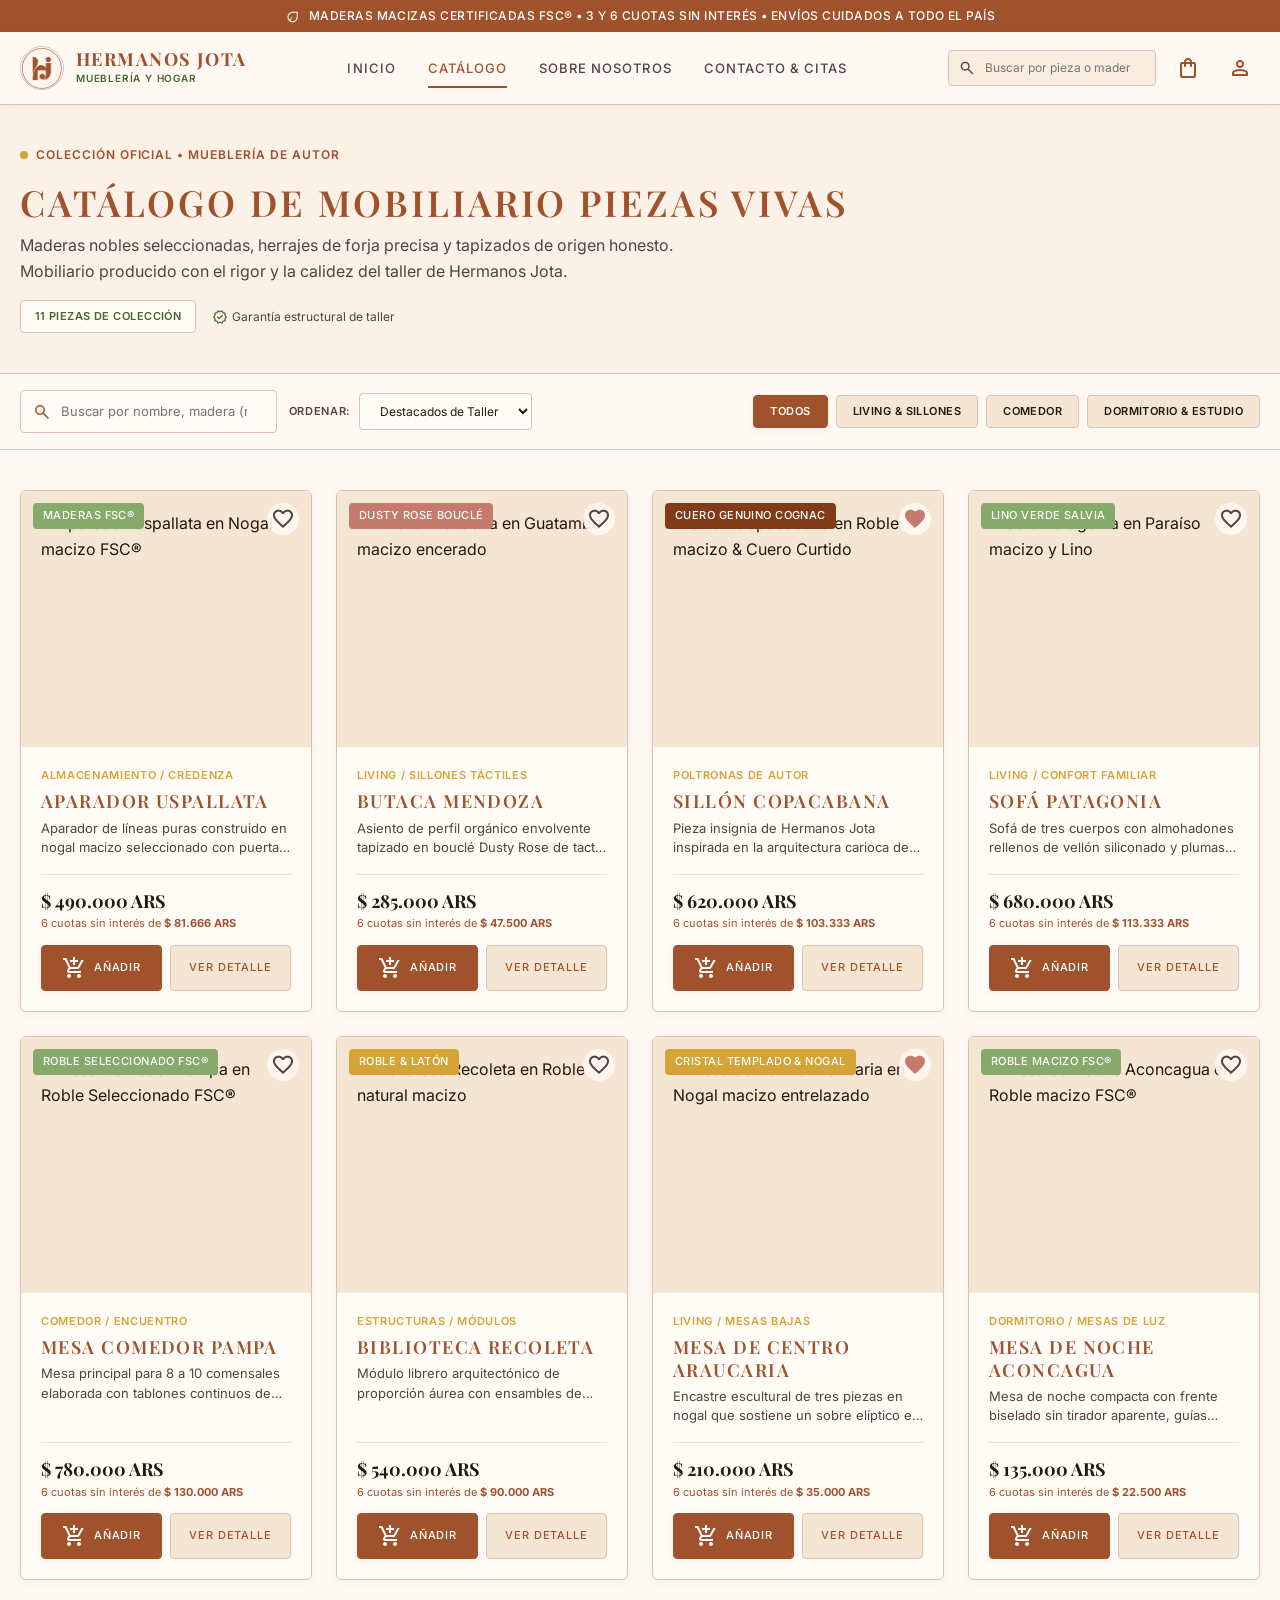
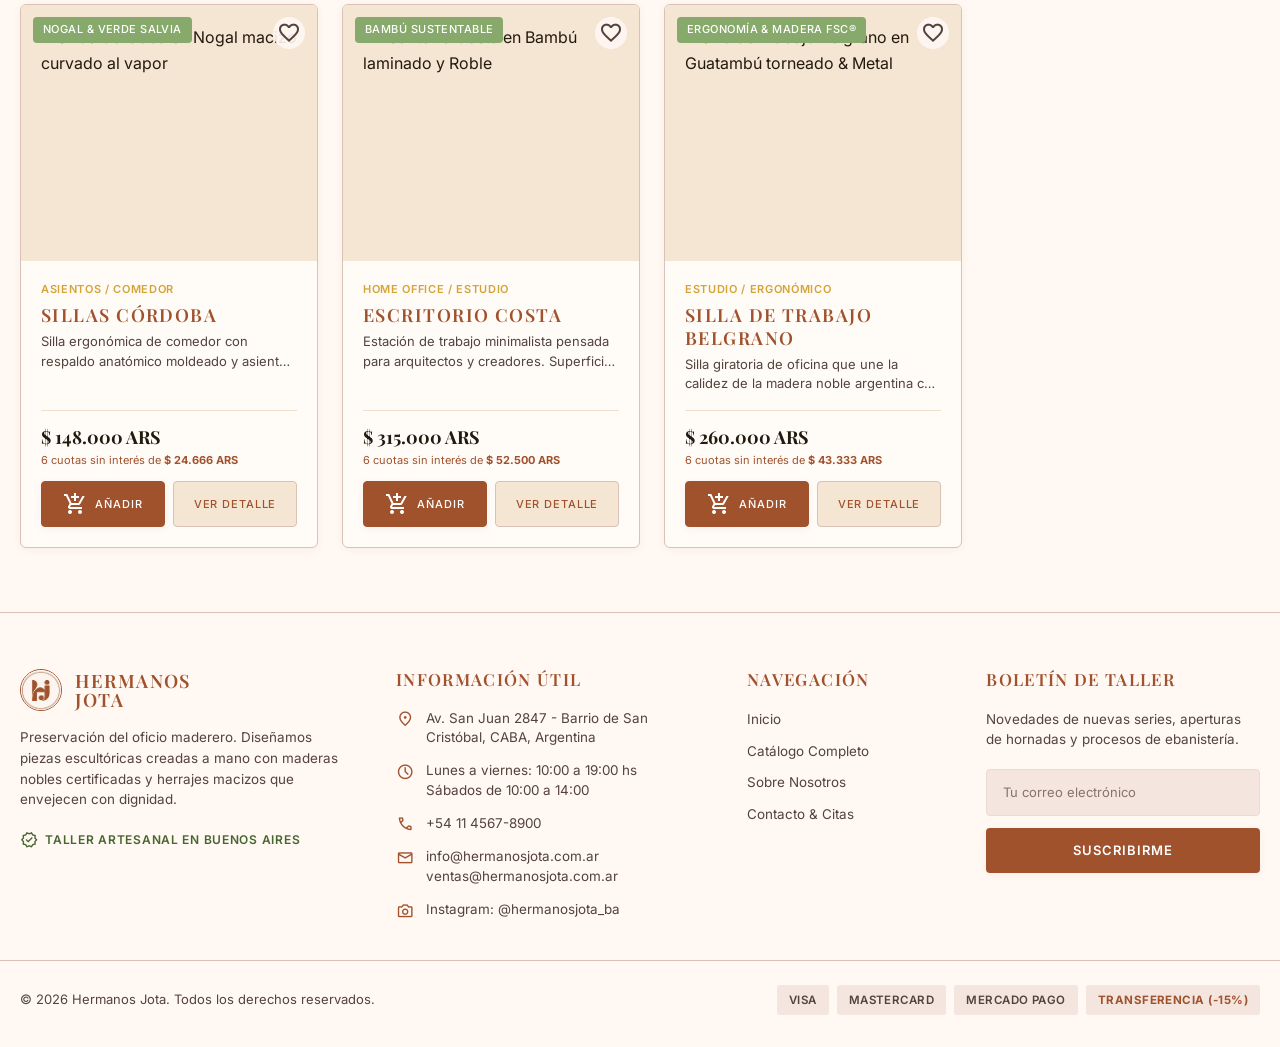
==== commit 960e0c4a: "Detalles de escritura" ====
--- a/catalogo.html
+++ b/catalogo.html
@@ -231,7 +231,7 @@
           </div>
         </div>
         <p class="footer-brand-desc">
-          Ebanistería contemporánea y preservación del oficio maderero. Diseñamos piezas escultóricas creadas a mano con maderas nobles certificadas y herrajes macizos que envejecen con dignidad.
+          Preservación del oficio maderero. Diseñamos piezas escultóricas creadas a mano con maderas nobles certificadas y herrajes macizos que envejecen con dignidad.
         </p>
         <div class="footer-workshop-badge">
           <span class="material-symbols-outlined">verified</span>
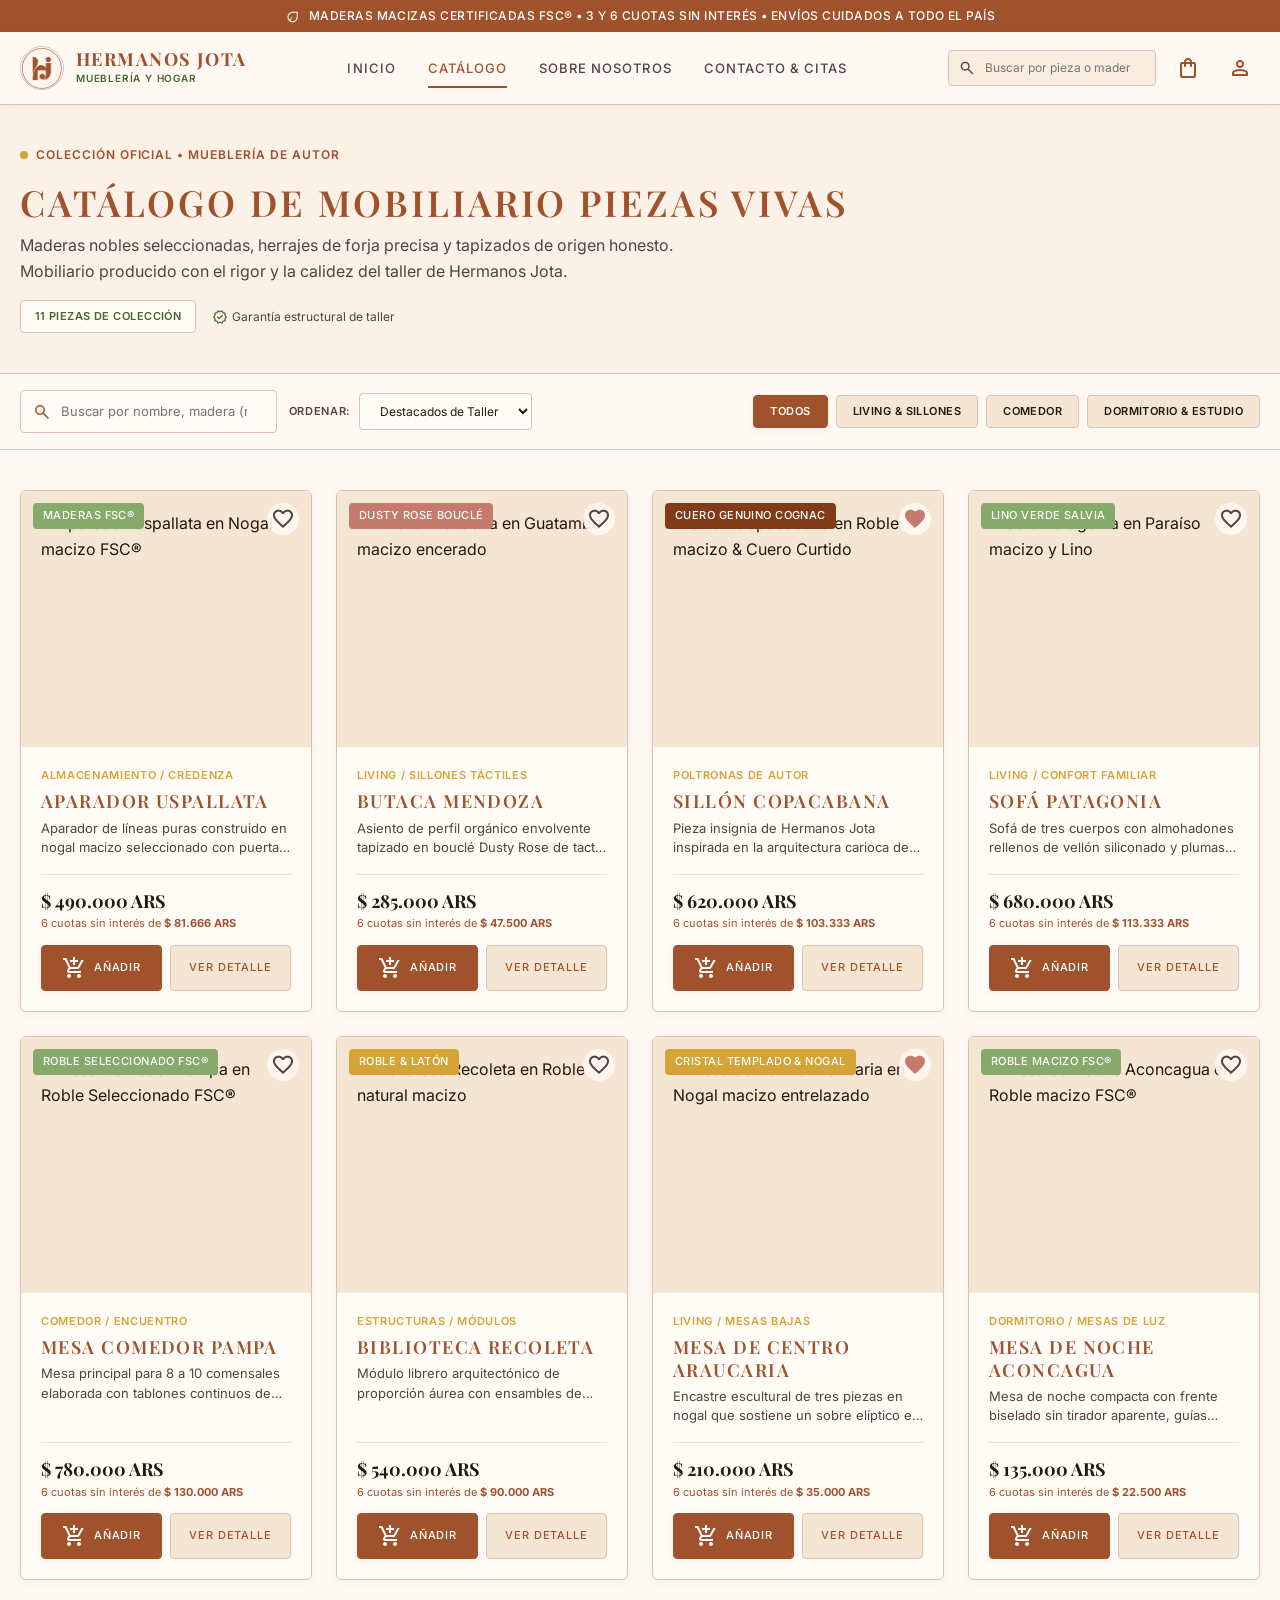
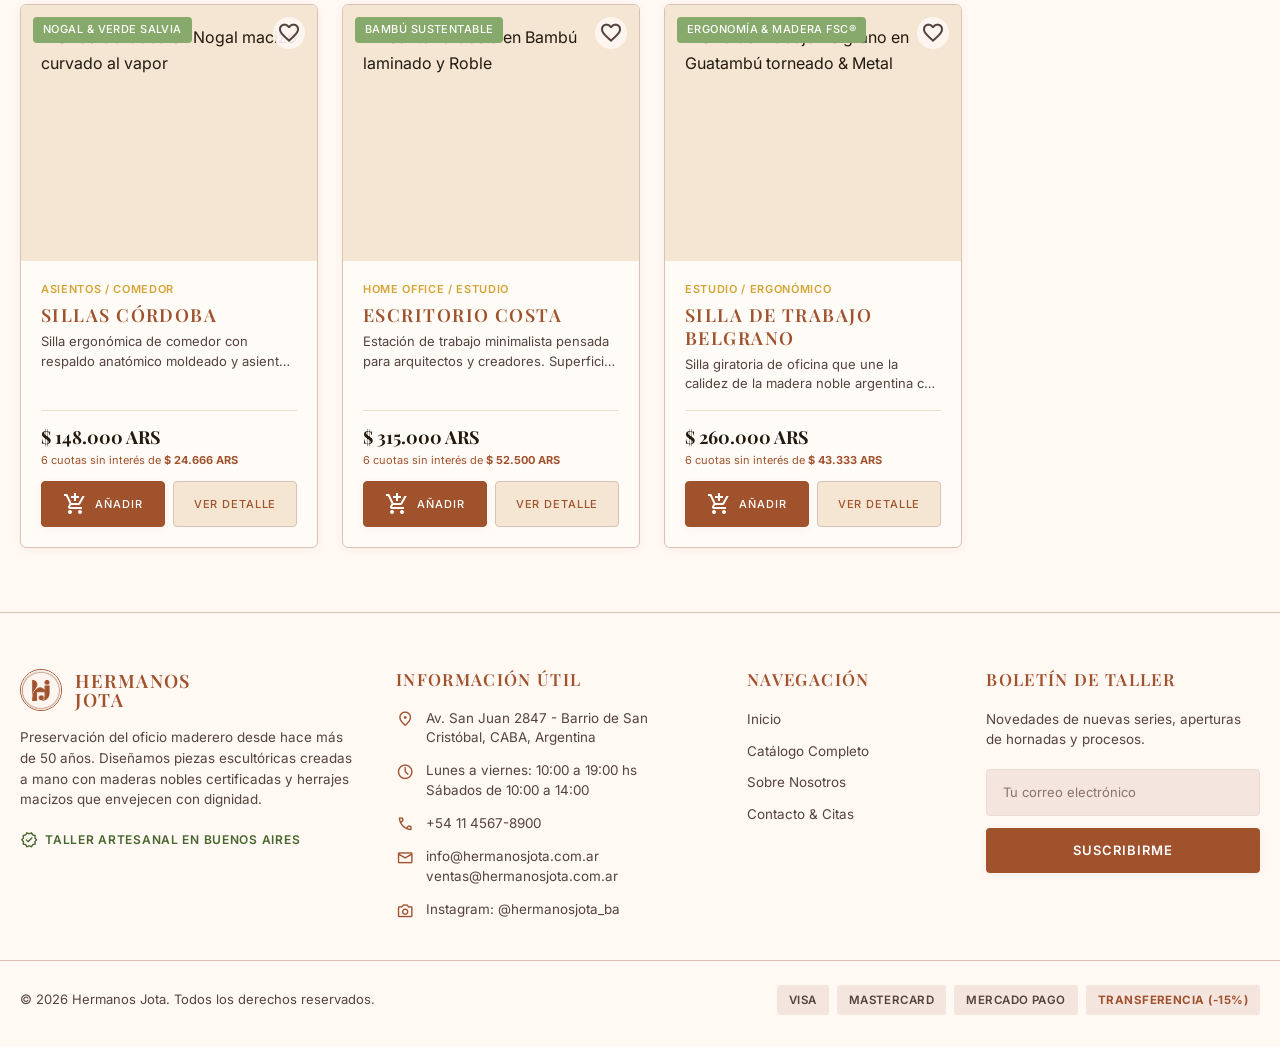
==== commit 4e71ad38: "Refactor: homogeneizar pie de página en todo el sitio y sincronizar valores de franja horaria en con" ====
--- a/catalogo.html
+++ b/catalogo.html
@@ -231,7 +231,7 @@
           </div>
         </div>
         <p class="footer-brand-desc">
-          Preservación del oficio maderero. Diseñamos piezas escultóricas creadas a mano con maderas nobles certificadas y herrajes macizos que envejecen con dignidad.
+          Preservación del oficio maderero desde hace más de 50 años. Diseñamos piezas escultóricas creadas a mano con maderas nobles certificadas y herrajes macizos que envejecen con dignidad.
         </p>
         <div class="footer-workshop-badge">
           <span class="material-symbols-outlined">verified</span>
@@ -287,7 +287,7 @@
       <div class="footer-col footer-newsletter-col">
         <h4 class="footer-col-title">BOLETÍN DE TALLER</h4>
         <p class="footer-newsletter-text">
-          Novedades de nuevas series, aperturas de hornadas y procesos de ebanistería.
+          Novedades de nuevas series, aperturas de hornadas y procesos.
         </p>
         <form id="footer-newsletter-form" class="footer-newsletter-form">
           <input 
